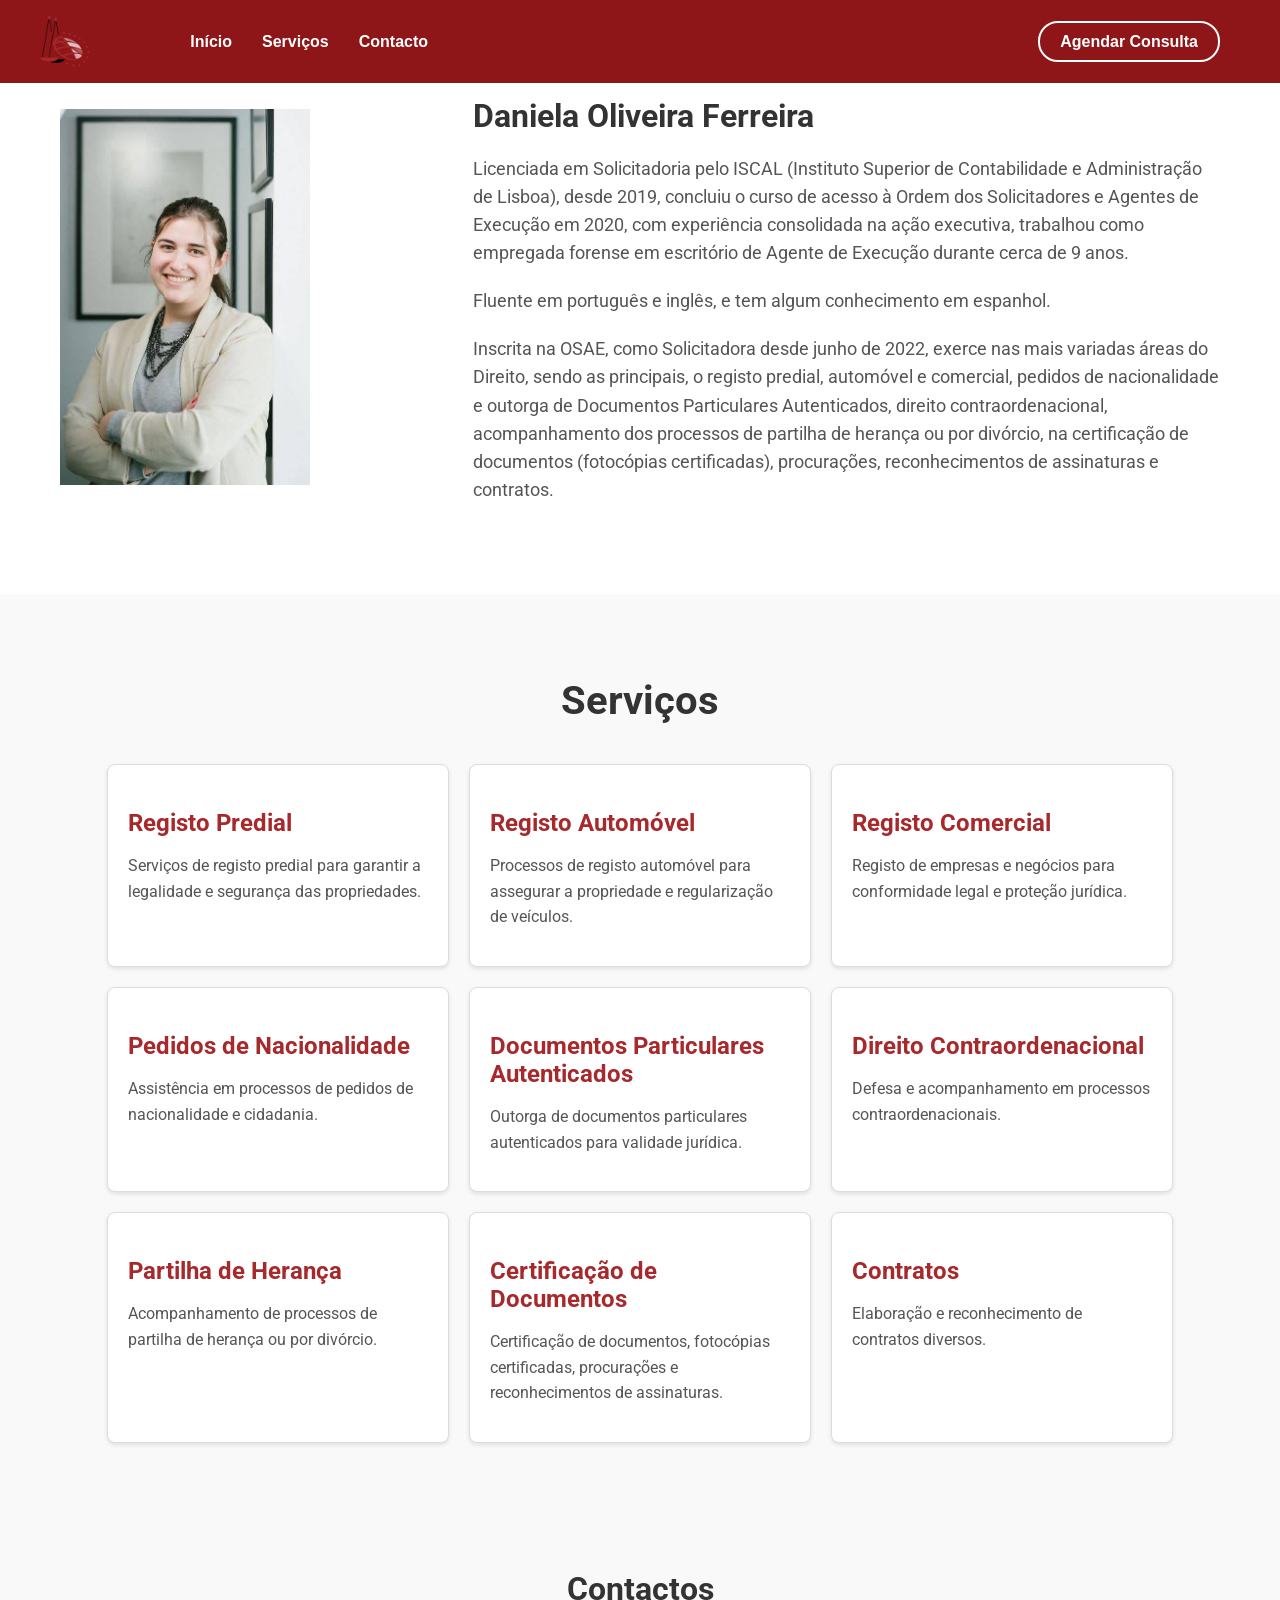
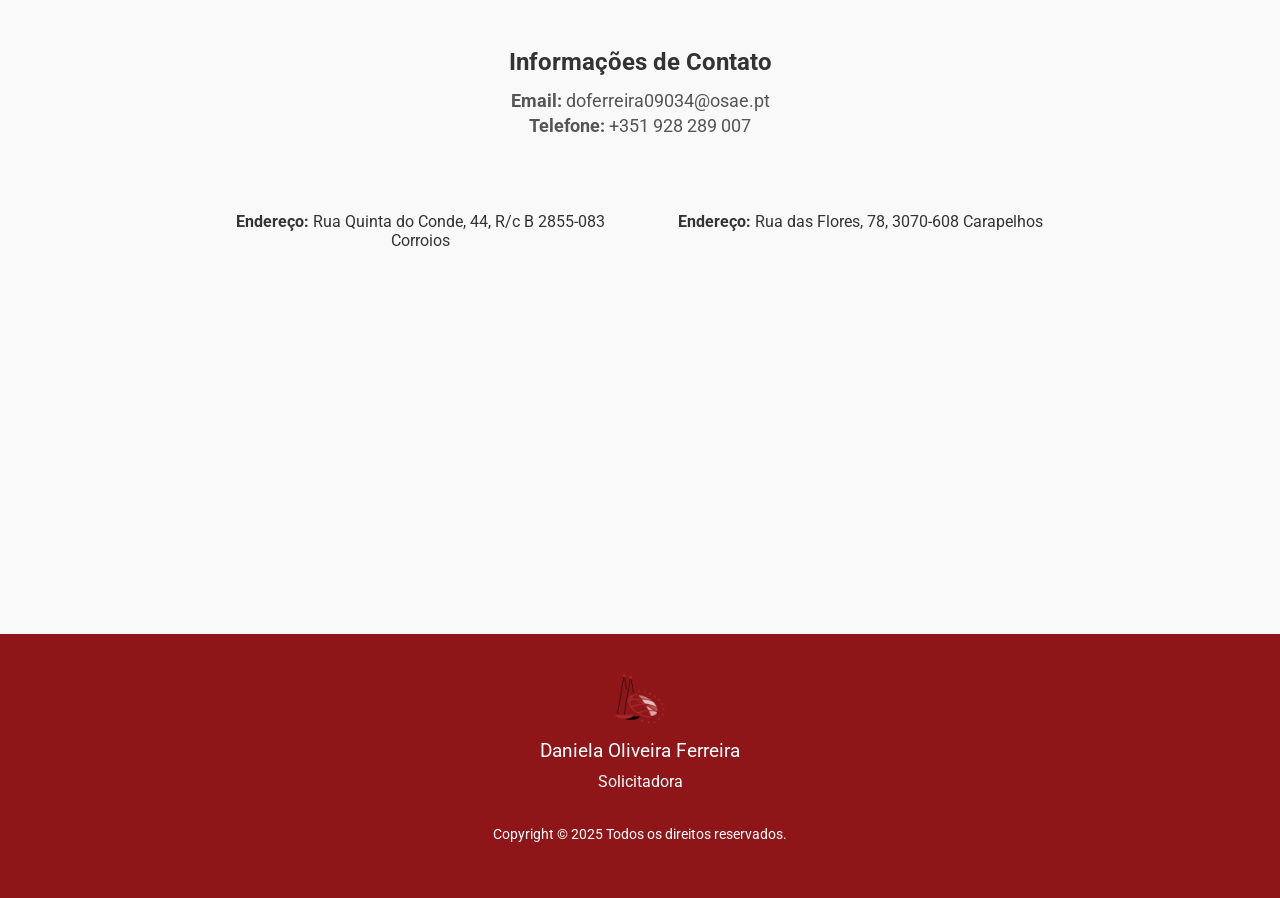
==== docs/index.html @ 53dd6516 "update logo file path" ====
<!DOCTYPE html>
<html lang="en">
<head>
    <meta charset="UTF-8" />
    <meta name="viewport" content="width=device-width, initial-scale=1.0" />
    <title>DF Solicitadora - Solicitadora em Corroios, Mira e Carapelhos</title>
    <link rel="icon" href="img/logo.png" type="image/png" />

    <!-- Meta description -->
    <meta
        name="description"
        content="DF Solicitadora - Corroios, Mira, Carapelhos. Serviços jurídicos como registos, nacionalidade, heranças, contratos e muito mais."
    />
    <!-- Meta keywords (não tem tanto peso como antes, mas ainda pode ajudar ligeiramente) -->
    <meta
        name="keywords"
        content="solicitadora, Corroios, Mira, Carapelhos, registo predial, nacionalidade, heranças, contratos, certificação de documentos, OSAE, serviços jurídicos"
    />

    <!-- Corroios -->
    <script type="application/ld+json">
        {
            "@context": "https://schema.org",
            "@type": "LegalService",
            "name": "DF Solicitadora - Corroios",
            "image": "https://nun0santos.github.io/dfsolicitadora/img/logo.png",
            "url": "https://nun0santos.github.io/dfsolicitadora/",
            "telephone": "+351928289007",
            "address": {
                "@type": "PostalAddress",
                "streetAddress": "Rua Quinta do Conde, 44, R/c B",
                "addressLocality": "Corroios",
                "postalCode": "2855-083",
                "addressCountry": "PT"
            },
            "geo": {
                "@type": "GeoCoordinates",
                "latitude": 38.646378,
                "longitude": -9.157174
            },
            "sameAs": []
        }
    </script>

    <!-- Carapelhos -->
    <script type="application/ld+json">
        {
            "@context": "https://schema.org",
            "@type": "LegalService",
            "name": "DF Solicitadora - Carapelhos",
            "image": "https://nun0santos.github.io/dfsolicitadora/img/logo.png",
            "url": "https://nun0santos.github.io/dfsolicitadora/",
            "telephone": "+351928289007",
            "address": {
                "@type": "PostalAddress",
                "streetAddress": "Rua das Flores, 78",
                "addressLocality": "Carapelhos",
                "postalCode": "3070-608",
                "addressCountry": "PT"
            },
            "geo": {
                "@type": "GeoCoordinates",
                "latitude": 40.437491,
                "longitude": -8.687411
            },
            "sameAs": []
        }
    </script>

    <link href="https://fonts.googleapis.com/css2?family=Montserrat:wght@400;700&display=swap" rel="stylesheet" />
    <link
        href="https://fonts.googleapis.com/css2?family=Playfair+Display:wght@400;700&family=Roboto:wght@400;700&display=swap"
        rel="stylesheet"
    />

    <!-- ===== CSS Files ===== -->
    <link rel="stylesheet" href="css/style.css" />
    <!-- ===== JavaScript Files ===== -->
    <script defer src="js/script.js"></script>
</head>

<body>
    <!-- ===== NavBar Section Start ===== -->
    <header>
        <nav>
            <div class="logo">
                <a href="#home">
                    <img src="img/logo.png" alt="Logo" class="logo-image" />
                </a>
            </div>
            <div class="nav-container">
                <ul class="nav-links">
                    <li><a href="#home">Início</a></li>
                    <li><a href="#services">Serviços</a></li>
                    <li><a href="#contact">Contacto</a></li>
                    <li class="schedule-button-li">
                        <a href="mailto:doferreira09034@osae.pt" class="schedule-button">Agendar Consulta</a>
                    </li>
                </ul>
                <div class="menu-toggle" id="menu-toggle">&#9776;</div>
            </div>
        </nav>
    </header>
    <!-- ===== NavBar Section End ===== -->

    <section id="home">
        <div class="intro-container">
            <div class="intro-image">
                <img src="img/me.jpg" alt="Daniela Ferreira" />
            </div>
            <div class="intro-text">
                <h2>Daniela Oliveira Ferreira</h2>
                <p>
                    Licenciada em Solicitadoria pelo ISCAL (Instituto Superior de Contabilidade e Administração de Lisboa), desde 2019,
                    concluiu o curso de acesso à Ordem dos Solicitadores e Agentes de Execução em 2020, com experiência consolidada na
                    ação executiva, trabalhou como empregada forense em escritório de Agente de Execução durante cerca de 9 anos.
                </p>
                <p>Fluente em português e inglês, e tem algum conhecimento em espanhol.</p>
                <p>
                    Inscrita na OSAE, como Solicitadora desde junho de 2022, exerce nas mais variadas áreas do Direito, sendo as principais,
                    o registo predial, automóvel e comercial, pedidos de nacionalidade e outorga de Documentos Particulares Autenticados,
                    direito contraordenacional, acompanhamento dos processos de partilha de herança ou por divórcio, na certificação de
                    documentos (fotocópias certificadas), procurações, reconhecimentos de assinaturas e contratos.
                </p>
            </div>
        </div>
    </section>
    <!-- ===== Home Section End ===== -->

    <!-- ===== Services Section Start ===== -->
    <section id="services">
        <h2>Serviços</h2>
        <div class="services-container">
            <div class="service-item">
                <h3>Registo Predial</h3>
                <p>Serviços de registo predial para garantir a legalidade e segurança das propriedades.</p>
            </div>
            <div class="service-item">
                <h3>Registo Automóvel</h3>
                <p>Processos de registo automóvel para assegurar a propriedade e regularização de veículos.</p>
            </div>
            <div class="service-item">
                <h3>Registo Comercial</h3>
                <p>Registo de empresas e negócios para conformidade legal e proteção jurídica.</p>
            </div>
            <div class="service-item">
                <h3>Pedidos de Nacionalidade</h3>
                <p>Assistência em processos de pedidos de nacionalidade e cidadania.</p>
            </div>
            <div class="service-item">
                <h3>Documentos Particulares Autenticados</h3>
                <p>Outorga de documentos particulares autenticados para validade jurídica.</p>
            </div>
            <div class="service-item">
                <h3>Direito Contraordenacional</h3>
                <p>Defesa e acompanhamento em processos contraordenacionais.</p>
            </div>
            <div class="service-item">
                <h3>Partilha de Herança</h3>
                <p>Acompanhamento de processos de partilha de herança ou por divórcio.</p>
            </div>
            <div class="service-item">
                <h3>Certificação de Documentos</h3>
                <p>Certificação de documentos, fotocópias certificadas, procurações e reconhecimentos de assinaturas.</p>
            </div>
            <div class="service-item">
                <h3>Contratos</h3>
                <p>Elaboração e reconhecimento de contratos diversos.</p>
            </div>
        </div>
    </section>
    <!-- ===== Services Section End ===== -->

    <!-- ===== Contact Section Start ===== -->
    <section id="contact">
        <h2>Contactos</h2>
        <div class="contact-general">
            <h3>Informações de Contato</h3>
            <p><strong>Email:</strong> doferreira09034@osae.pt</p>
            <p><strong>Telefone:</strong> +351 928 289 007</p>
        </div>

        <div class="contact-container">
            <!-- Morada 1 -->
            <div class="contact-block">
                <p><strong>Endereço:</strong> Rua Quinta do Conde, 44, R/c B 2855-083 Corroios</p>
                <div class="map-container">
                    <iframe
                        src="https://www.google.com/maps/embed?pb=!1m18!1m12!1m3!1d3116.1088084918647!2d-9.157173922074106!3d38.64637837177872!2m3!1f0!2f0!3f0!3m2!1i1024!2i768!4f13.1!3m3!1m2!1s0xd1935724f7fc76d%3A0xd7390261b6b9603c!2sR.%20Q.ta%20do%20Conde%2044%2C%202855-083%20Feij%C3%B3!5e0!3m2!1spt-PT!2spt!4v1740251603245!5m2!1spt-PT!2spt"
                        style="border:0;"
                        allowfullscreen=""
                        loading="lazy"
                    ></iframe>
                </div>
            </div>

            <!-- Morada 2 -->
            <div class="contact-block">
                <p><strong>Endereço:</strong> Rua das Flores, 78, 3070-608 Carapelhos</p>
                <div class="map-container">
                    <iframe
                        src="https://www.google.com/maps/embed?pb=!1m18!1m12!1m3!1d3036.7067932576424!2d-8.687411123309534!3d40.437490971436404!2m3!1f0!2f0!3f0!3m2!1i1024!2i768!4f13.1!3m3!1m2!1s0xd23b049001b5a51%3A0xc2ac86be4a272362!2sR.%20das%20Flores%2078%2C%20Carapelhos!5e0!3m2!1spt-PT!2spt!4v1747333729770!5m2!1spt-PT!2spt"
                        width="400"
                        height="300"
                        style="border:0;"
                        allowfullscreen=""
                        loading="lazy"
                    ></iframe>
                </div>
            </div>
        </div>
    </section>
    <!-- ===== Contact Section End ===== -->

    <!-- ===== Footer Section Start ===== -->
    <footer>
        <div class="footer-content">
            <img src="img/logo.png" alt="Logo" class="footer-logo" />
            <p class="footer-name">Daniela Oliveira Ferreira</p>
            <p class="footer-title">Solicitadora</p>
            <p class="footer-copyright">Copyright &copy; 2025 Todos os direitos reservados.</p>
        </div>
    </footer>
    <!-- ===== Footer Section End ===== -->
</body>
</html>
---- docs/css/style.css ----
/* ===== Body ===== */
body {
    font-family: 'Roboto', sans-serif; /* Fonte padrão para o corpo do texto */
    margin: 0;
    padding: 0;
    color: #333;
    background-color: #fff;
}

/* ===== Header ===== */
header {
    background-color: #8e1618;
    padding: 5px 0;
    position: fixed;
    top: 0;
    width: 100%;
    z-index: 1000;
    min-height: 60px;
}

nav {
    display: flex;
    justify-content: space-between;
    align-items: center;
    max-width: 1200px;
    margin: auto;
    padding: 0 20px;
    width: 100%;
}

.logo {
    display: flex;
    align-items: center;
}

.logo h1 {
    color: white;
    font-size: 24px;
    margin: 0;
}

.logo-image {
    width: 50px;
    height: auto;
    margin-right: 10px;
}

.nav-container {
    display: flex;
    justify-content: space-between;
    align-items: center;
    max-width: 1200px;
    margin: auto;
    padding: 0 20px;
    width: 100%;
    position: relative; /* necessário para .nav-links se posicionar bem */
}

/* Nav links como flex container */
.nav-links {
    list-style: none;
    display: flex;
    padding: 0;
    margin-left: 60px;
    align-items: center;
    width: 100%;
    transition: top 0.2s ease;
}

.nav-links li {
    margin: 0 15px;
    font-family: ABeeZee, sans-serif;
    line-height: 41.04px;
}

/* Botão dentro da lista empurrado para a direita */
.nav-links li.schedule-button-li {
    margin-left: auto;
    margin-right: 0;
}

.nav-links li a {
    color: white;
    text-decoration: none;
    font-size: 16px;
    font-weight: bold;
}

/* Estilo do botão */
.schedule-button {
    background-color: #8e1618;
    color: white;
    padding: 10px 20px;
    text-decoration: none;
    border-radius: 20px;
    cursor: pointer;
    border: 2px solid white;
    transition: background-color 0.3s ease, color 0.3s ease;
    white-space: nowrap;
}

.schedule-button:hover {
    background-color: white;
    color: #8e1618;
}

/* Menu toggle para mobile */
.menu-toggle {
    display: none;
    font-size: 28px;
    color: white;
    cursor: pointer;
    user-select: none;
}

@media (max-width: 768px) {
    .menu-toggle {
        display: block;
        position: fixed;
        top: 15px;
        right: 15px;
    }
}

/* ===== Nav Links Mobile ===== */
@media (max-width: 768px) {
    .nav-links {
        position: fixed;
        top: 60px; /* será ajustado dinamicamente no JS */
        right: 0;
        width: 260px;
        background-color: #921b1c;
        text-align: center;
        z-index: 9999;
        padding: 15px 0;
        margin: 0;
        display: none;
        flex-direction: column;
        box-shadow: 0 4px 10px rgba(0, 0, 0, 0.3);
    }

    .nav-links.active {
        display: block;
    }

    .nav-links li {
        margin: 3px 0;
    }

    .nav-links li a {
        display: block;
        width: 100%;
        padding: 5px 0;
        text-align: center; /* centraliza o texto */
    }

    .schedule-button {
        background: none;
        padding: 6px 12px;
        color: white;
        font-weight: bold;
        display: inline-block;
        border: 2px solid white;
        width: auto;
    }
}

/* ===== Home Section ===== */
#home {
    padding: 50px 20px;
    background-color: #fff;
    text-align: center;
}

.intro-container {
    display: flex;
    flex-wrap: wrap;
    max-width: 1200px;
    margin: auto;
    align-items: center;
    justify-content: center;
}

.intro-image {
    flex: 1;
    min-width: 300px;
    margin: 20px;
    text-align: center;
}

.intro-image img {
    width: 100%;
    max-width: 250px;
    height: auto;
}

img {
    max-width: 100%;
    height: auto;
    display: block;
}

.intro-text {
    flex: 2;
    min-width: 300px;
    margin: 20px;
    text-align: left;
}

.intro-text h2 {
    color: #333;
    margin-bottom: 20px;
    font-size: 2em;
}

.intro-text p {
    color: #555;
    line-height: 1.6;
    font-size: 1.1em;
    margin-bottom: 20px;
}

/* ===== Services Section ===== */
#services {
    padding: 50px 20px;
    background-color: #f9f9f9;
    text-align: center;
}

#services h2 {
    text-align: center;
    margin-bottom: 40px;
    font-size: 2.5em;
    color: #333;
}

.services-container {
    display: flex;
    flex-wrap: wrap;
    justify-content: center;
    gap: 20px;
    max-width: 1200px;
    margin: auto;
}

.service-item {
    background-color: #fff;
    border: 1px solid #ddd;
    border-radius: 8px;
    padding: 20px;
    width: calc(33.333% - 100px);
    box-shadow: 0 2px 4px rgba(0, 0, 0, 0.1);
    text-align: left;
    transition: transform 0.3s ease, box-shadow 0.3s ease;
}

.service-item:hover {
    transform: translateY(-10px);
    box-shadow: 0 4px 8px rgba(0, 0, 0, 0.2);
}

.service-item h3 {
    color: #a7292c;
    margin-bottom: 10px;
    font-size: 1.5em;
}

.service-item p {
    color: #555;
    line-height: 1.6;
    font-size: 1em;
}

@media (max-width: 768px) {
    .service-item {
        width: calc(50% - 20px);
    }
}

@media (max-width: 480px) {
    .service-item {
        width: 100%;
    }
}

/* ===== Contact Section ===== */
#contact {
    padding: 50px 20px;
    background-color: #f9f9f9;
    text-align: center;
}

#contact h2 {
    text-align: center;
    margin-bottom: 40px;
    font-size: 2em;
    color: #333;
}

.contact-general {
    margin-bottom: 40px;
}

.contact-general h3 {
    font-size: 1.5em;
    color: #333;
    margin-bottom: 15px;
}

.contact-general p {
    font-size: 1.1em;
    color: #555;
    margin: 5px 0;
}

.contact-container {
    display: flex;
    flex-wrap: wrap;
    justify-content: center;
    gap: 40px;
    padding: 20px;
}

.contact-block {
    width: 400px;
    text-align: center;
    display: flex;
    flex-direction: column;
    justify-content: flex-start;
}

.contact-block p {
    min-height: 48px;
    margin-bottom: 10px;
}

.map-container {
    flex: 1;
    min-width: 300px;
    margin: 20px;
}

.map-container h3 {
    color: #333;
    margin-bottom: 20px;
    font-size: 1.5em;
}

.map-container iframe {
    width: 100%;
    height: 250px;
    border-radius: 8px;
}

/* ===== Footer ===== */
footer {
    background-color: #8e1618;
    color: white;
    text-align: center;
    padding: 40px 0;
    position: relative;
    bottom: 0;
    width: 100%;
}

.footer-content {
    display: flex;
    flex-direction: column;
    align-items: center;
}

.footer-logo {
    width: 50px;
    height: auto;
    margin-bottom: 10px;
}

.footer-name {
    font-size: 1.2em;
    margin: 5px 0;
}

.footer-title {
    font-size: 1em;
    margin: 5px 0;
    color: #ffffff;
}

.footer-copyright {
    margin-top: 30px;
    font-size: 0.9em;
}
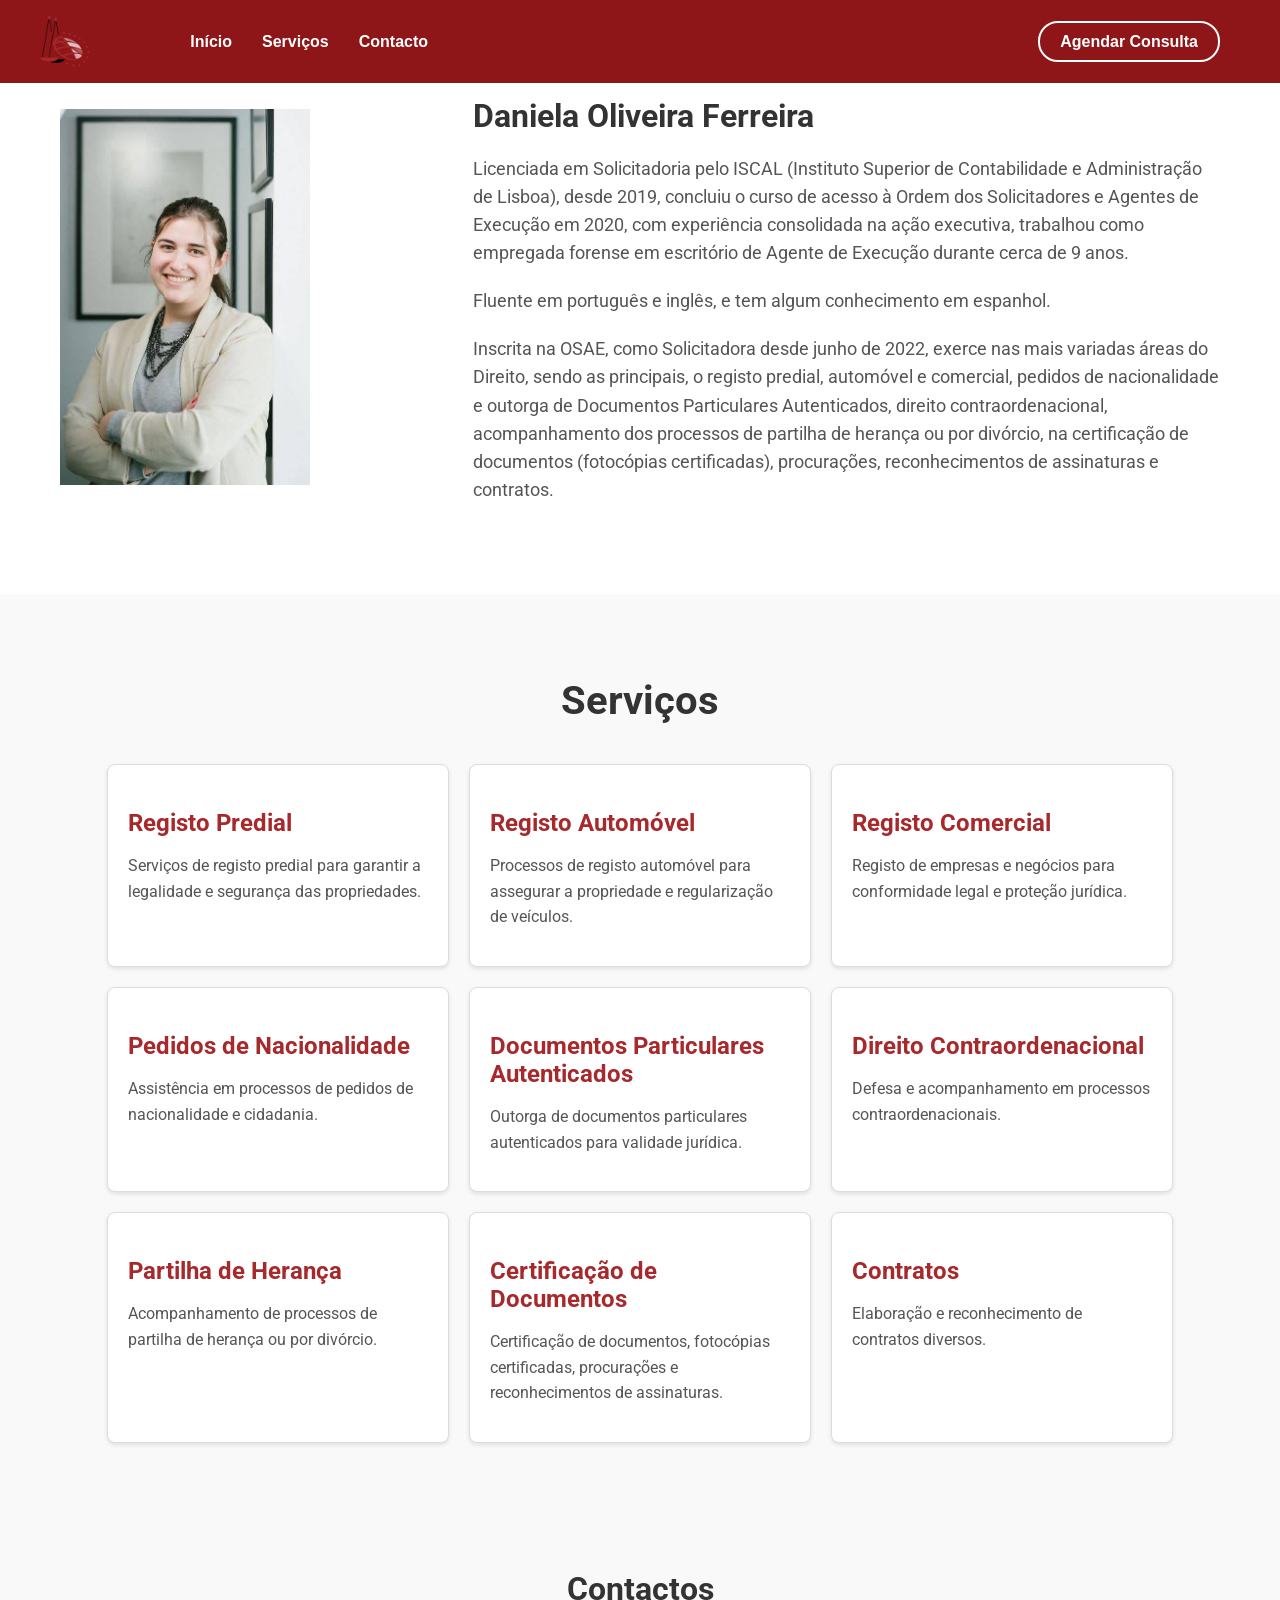
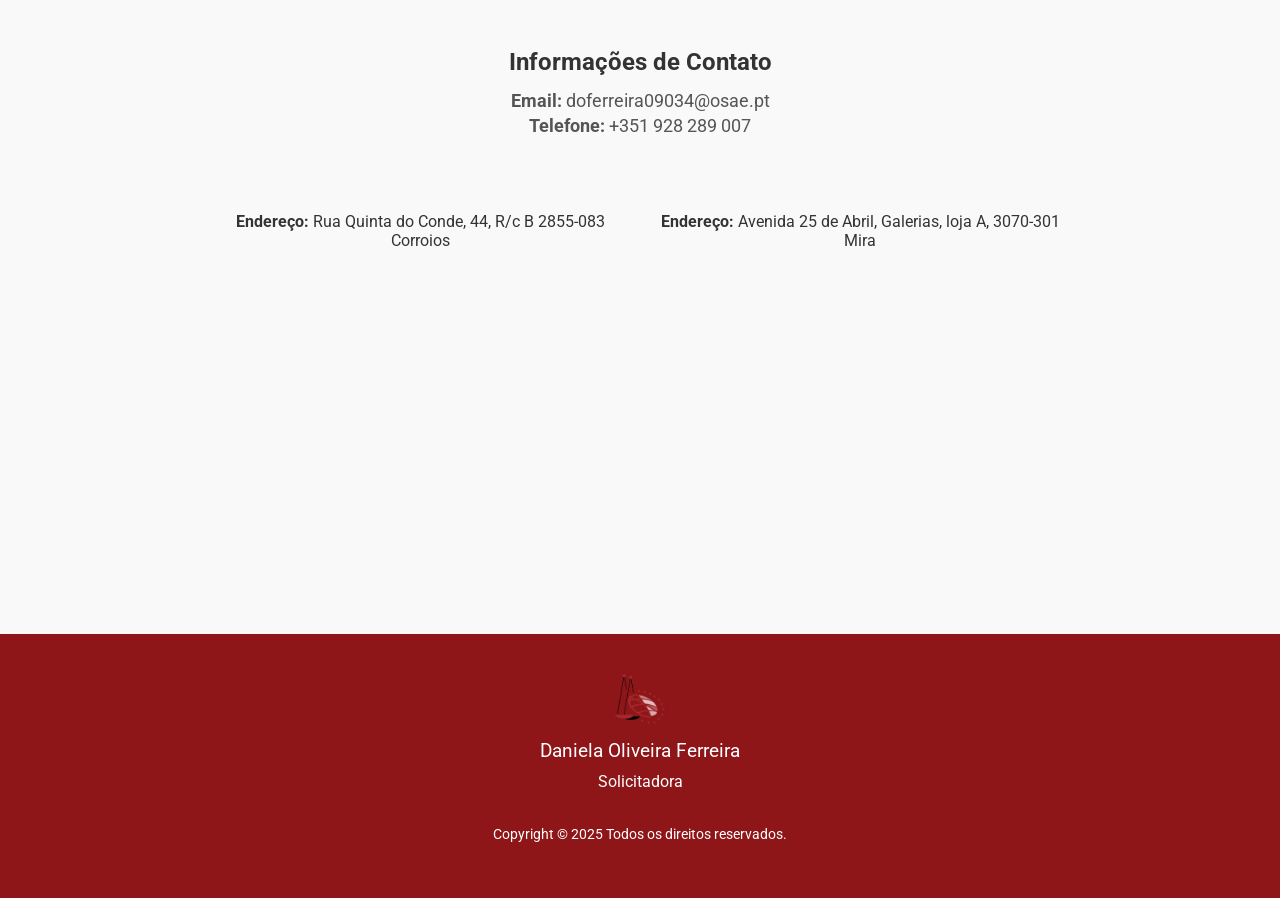
==== commit d92f1e00: "fix: update location" ====
--- a/docs/index.html
+++ b/docs/index.html
@@ -42,26 +42,26 @@
         }
     </script>
 
-    <!-- Carapelhos -->
+    <!-- Mira -->
     <script type="application/ld+json">
         {
             "@context": "https://schema.org",
             "@type": "LegalService",
-            "name": "DF Solicitadora - Carapelhos",
+            "name": "DF Solicitadora - Mira",
             "image": "https://nun0santos.github.io/dfsolicitadora/img/logo.png",
             "url": "https://nun0santos.github.io/dfsolicitadora/",
             "telephone": "+351928289007",
             "address": {
                 "@type": "PostalAddress",
-                "streetAddress": "Rua das Flores, 78",
-                "addressLocality": "Carapelhos",
-                "postalCode": "3070-608",
+                "streetAddress": "Avenida 25 de Abril, Galerias, loja A",
+                "addressLocality": "Mira",
+                "postalCode": "3070-301",
                 "addressCountry": "PT"
             },
             "geo": {
                 "@type": "GeoCoordinates",
-                "latitude": 40.437491,
-                "longitude": -8.687411
+                "latitude": 40.429328,
+                "longitude": -8.737384
             },
             "sameAs": []
         }
@@ -196,12 +196,12 @@
 
             <!-- Morada 2 -->
             <div class="contact-block">
-                <p><strong>Endereço:</strong> Rua das Flores, 78, 3070-608 Carapelhos</p>
+                <p><strong>Endereço:</strong> Avenida 25 de Abril, Galerias, loja A, 3070-301 Mira</p>
                 <div class="map-container">
                     <iframe
-                        src="https://www.google.com/maps/embed?pb=!1m18!1m12!1m3!1d3036.7067932576424!2d-8.687411123309534!3d40.437490971436404!2m3!1f0!2f0!3f0!3m2!1i1024!2i768!4f13.1!3m3!1m2!1s0xd23b049001b5a51%3A0xc2ac86be4a272362!2sR.%20das%20Flores%2078%2C%20Carapelhos!5e0!3m2!1spt-PT!2spt!4v1747333729770!5m2!1spt-PT!2spt"
-                        width="400"
-                        height="300"
+                        src="https://www.google.com/maps/embed?pb=!1m18!1m12!1m3!1d3037.0233312394926!2d-8.741235824102038!3d40.4304822714374!2m3!1f0!2f0!3f0!3m2!1i1024!2i768!4f13.1!3m3!1m2!1s0xd23b19c54350a23%3A0xbc24f4a42342d19!2sGalerias%20Mira!5e0!3m2!1spt-PT!2spt!4v1754992011950!5m2!1spt-PT!2spt"
+                        width="600"
+                        height="450"
                         style="border:0;"
                         allowfullscreen=""
                         loading="lazy"
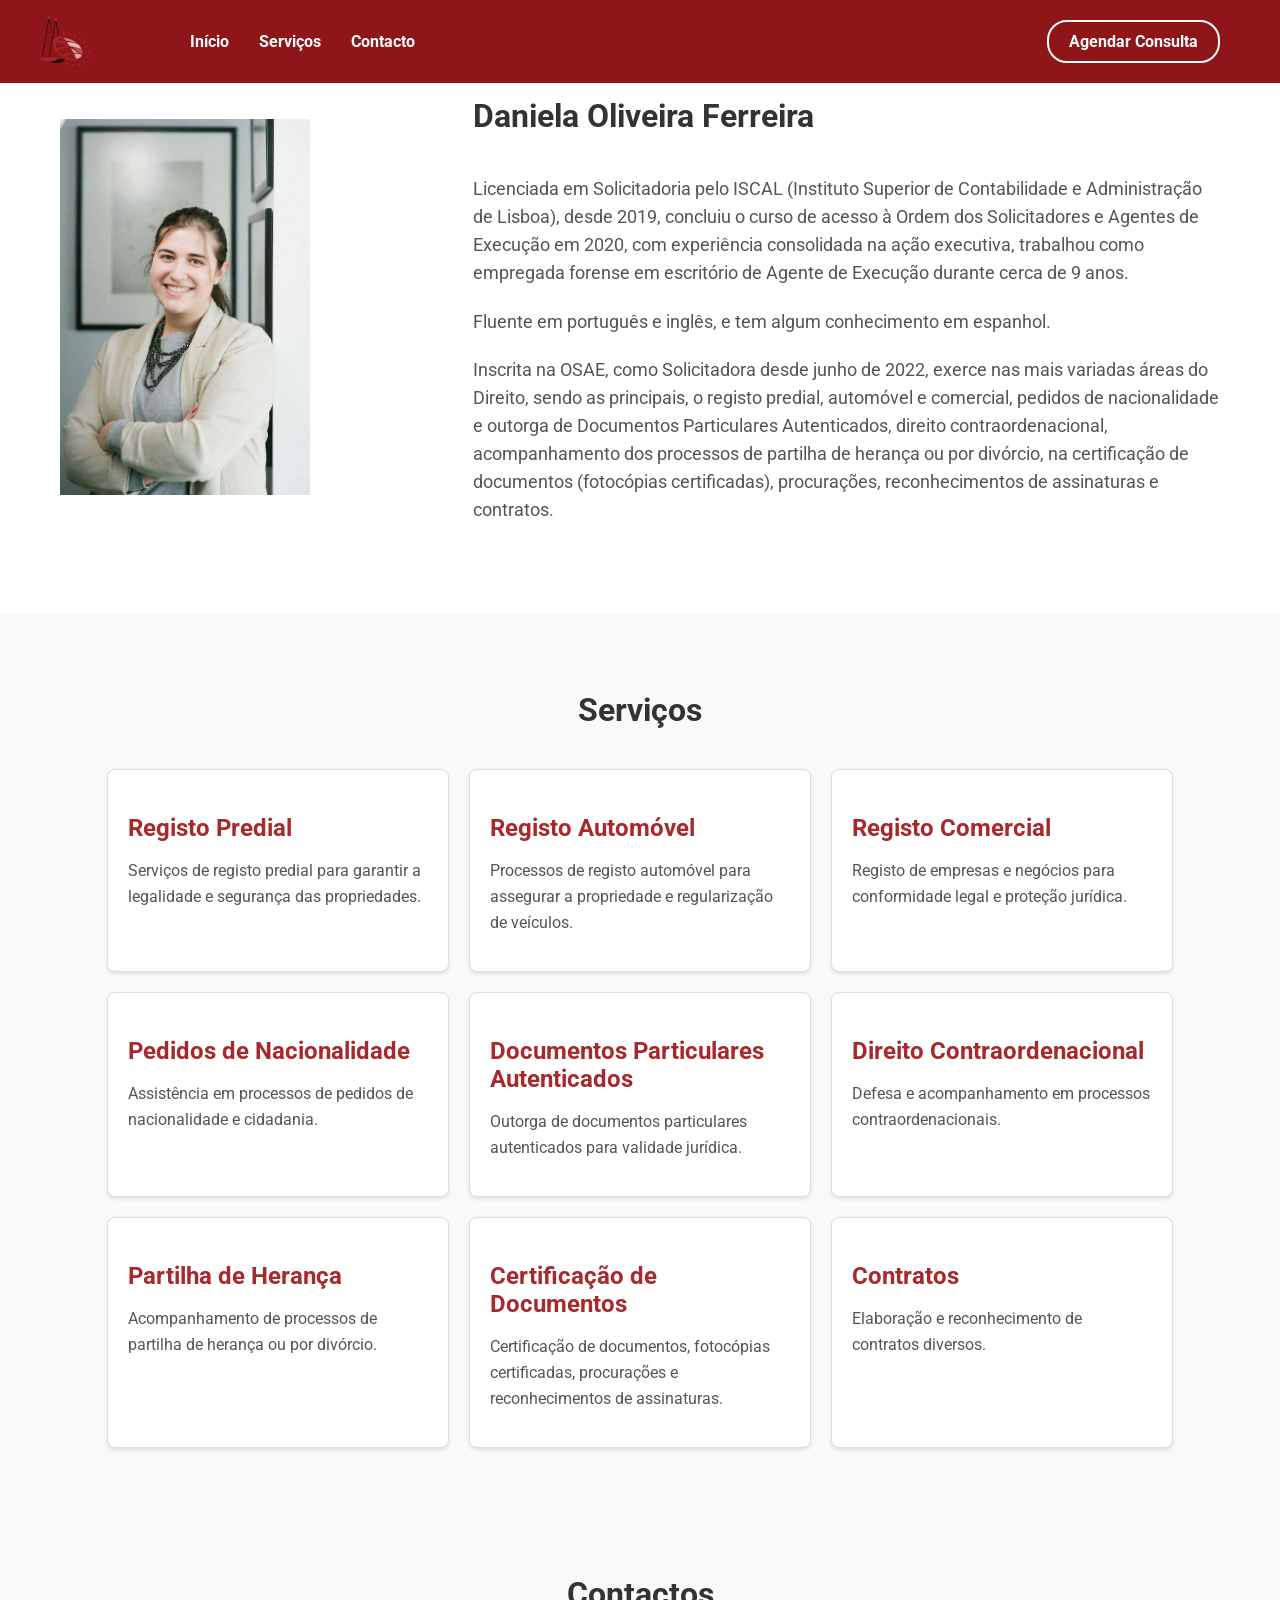
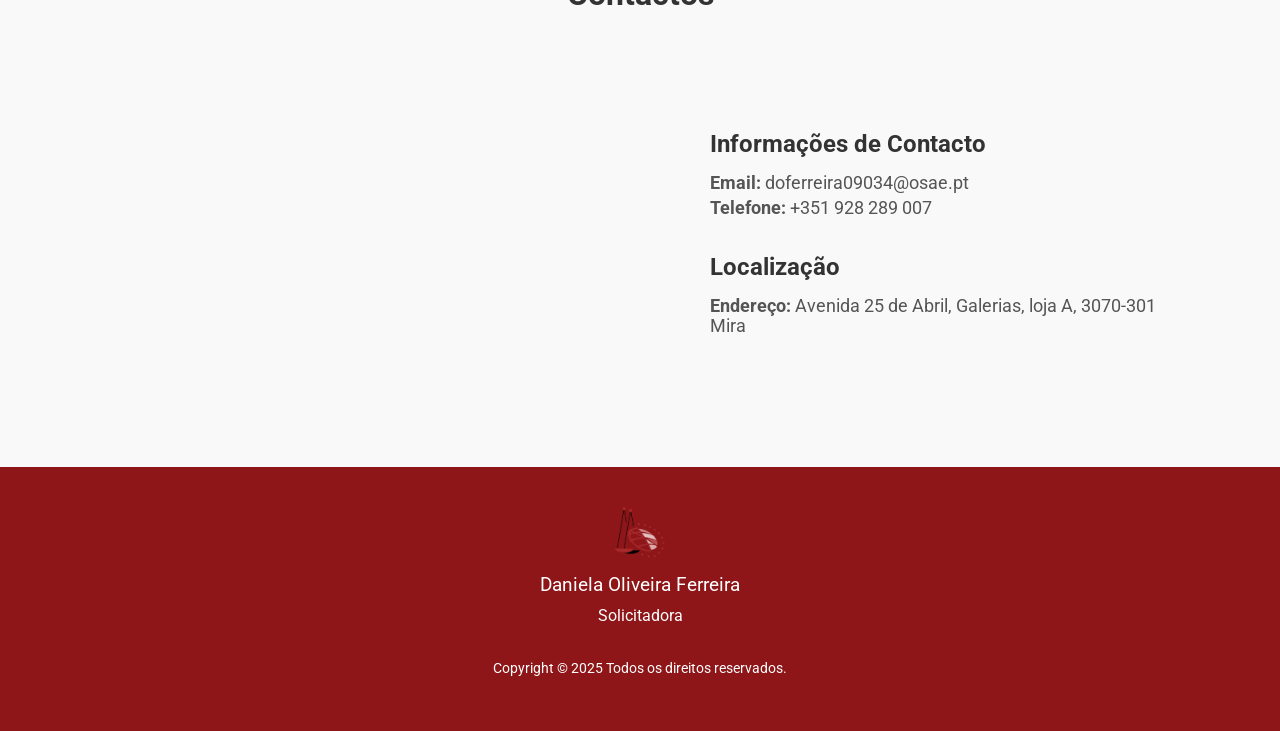
==== commit af87250e: "fix: remove corroios address - update contact section - improve seo" ====
--- a/docs/index.html
+++ b/docs/index.html
@@ -1,226 +1,257 @@
-<!DOCTYPE html>
-<html lang="en">
-<head>
+<!doctype html>
+<html lang="pt-PT">
+  <head>
     <meta charset="UTF-8" />
     <meta name="viewport" content="width=device-width, initial-scale=1.0" />
-    <title>DF Solicitadora - Solicitadora em Corroios, Mira e Carapelhos</title>
+    <title>
+      Solicitadora em Mira, Carapelhos e arredores | DF Solicitadora
+    </title>
     <link rel="icon" href="img/logo.png" type="image/png" />
+    <link rel="canonical" href="https://www.dfsolicitadora.pt/" />
 
     <!-- Meta description -->
     <meta
-        name="description"
-        content="DF Solicitadora - Corroios, Mira, Carapelhos. Serviços jurídicos como registos, nacionalidade, heranças, contratos e muito mais."
-    />
-    <!-- Meta keywords (não tem tanto peso como antes, mas ainda pode ajudar ligeiramente) -->
-    <meta
-        name="keywords"
-        content="solicitadora, Corroios, Mira, Carapelhos, registo predial, nacionalidade, heranças, contratos, certificação de documentos, OSAE, serviços jurídicos"
-    />
-
-    <!-- Corroios -->
-    <script type="application/ld+json">
-        {
-            "@context": "https://schema.org",
-            "@type": "LegalService",
-            "name": "DF Solicitadora - Corroios",
-            "image": "https://nun0santos.github.io/dfsolicitadora/img/logo.png",
-            "url": "https://nun0santos.github.io/dfsolicitadora/",
-            "telephone": "+351928289007",
-            "address": {
-                "@type": "PostalAddress",
-                "streetAddress": "Rua Quinta do Conde, 44, R/c B",
-                "addressLocality": "Corroios",
-                "postalCode": "2855-083",
-                "addressCountry": "PT"
-            },
-            "geo": {
-                "@type": "GeoCoordinates",
-                "latitude": 38.646378,
-                "longitude": -9.157174
-            },
-            "sameAs": []
-        }
-    </script>
+      name="description"
+      content="DF Solicitadora, solicitadora em Mira e Carapelhos. Apoio em registos, nacionalidade, heranças, contratos, certificação de documentos e serviços jurídicos nos arredores."
+    />
+    <meta name="robots" content="index, follow" />
+    <meta name="author" content="Daniela Oliveira Ferreira" />
+
+    <meta
+      property="og:title"
+      content="Solicitadora em Mira, Carapelhos e arredores | DF Solicitadora"
+    />
+    <meta
+      property="og:description"
+      content="Serviços de solicitadoria em Mira, Carapelhos e arredores: registos, nacionalidade, heranças, contratos e certificação de documentos."
+    />
+    <meta property="og:type" content="website" />
+    <meta property="og:url" content="https://www.dfsolicitadora.pt/" />
+    <meta
+      property="og:image"
+      content="https://www.dfsolicitadora.pt/img/logo.png"
+    />
+    <meta property="og:locale" content="pt_PT" />
+    <meta name="twitter:card" content="summary" />
 
     <!-- Mira -->
     <script type="application/ld+json">
-        {
-            "@context": "https://schema.org",
-            "@type": "LegalService",
-            "name": "DF Solicitadora - Mira",
-            "image": "https://nun0santos.github.io/dfsolicitadora/img/logo.png",
-            "url": "https://nun0santos.github.io/dfsolicitadora/",
-            "telephone": "+351928289007",
-            "address": {
-                "@type": "PostalAddress",
-                "streetAddress": "Avenida 25 de Abril, Galerias, loja A",
-                "addressLocality": "Mira",
-                "postalCode": "3070-301",
-                "addressCountry": "PT"
-            },
-            "geo": {
-                "@type": "GeoCoordinates",
-                "latitude": 40.429328,
-                "longitude": -8.737384
-            },
-            "sameAs": []
-        }
+      {
+        "@context": "https://schema.org",
+        "@type": "LegalService",
+        "name": "DF Solicitadora - Mira",
+        "description": "Serviços de solicitadoria em Mira, Carapelhos e arredores.",
+        "image": "https://www.dfsolicitadora.pt/img/logo.png",
+        "url": "https://www.dfsolicitadora.pt/",
+        "telephone": "+351928289007",
+        "email": "doferreira09034@osae.pt",
+        "address": {
+          "@type": "PostalAddress",
+          "streetAddress": "Avenida 25 de Abril, Galerias, loja A",
+          "addressLocality": "Mira",
+          "postalCode": "3070-301",
+          "addressCountry": "PT"
+        },
+        "geo": {
+          "@type": "GeoCoordinates",
+          "latitude": 40.429328,
+          "longitude": -8.737384
+        },
+        "areaServed": [
+          "Mira",
+          "Carapelhos",
+          "Praia de Mira",
+          "Seixo",
+          "Cantanhede",
+          "Vagos"
+        ],
+        "serviceType": [
+          "Registo predial",
+          "Registo automóvel",
+          "Registo comercial",
+          "Pedidos de nacionalidade",
+          "Heranças",
+          "Contratos",
+          "Certificação de documentos"
+        ],
+        "sameAs": []
+      }
     </script>
 
-    <link href="https://fonts.googleapis.com/css2?family=Montserrat:wght@400;700&display=swap" rel="stylesheet" />
     <link
-        href="https://fonts.googleapis.com/css2?family=Playfair+Display:wght@400;700&family=Roboto:wght@400;700&display=swap"
-        rel="stylesheet"
+      href="https://fonts.googleapis.com/css2?family=Roboto:wght@400;700&display=swap"
+      rel="stylesheet"
     />
 
     <!-- ===== CSS Files ===== -->
     <link rel="stylesheet" href="css/style.css" />
     <!-- ===== JavaScript Files ===== -->
     <script defer src="js/script.js"></script>
-</head>
-
-<body>
+  </head>
+
+  <body>
     <!-- ===== NavBar Section Start ===== -->
     <header>
-        <nav>
-            <div class="logo">
-                <a href="#home">
-                    <img src="img/logo.png" alt="Logo" class="logo-image" />
-                </a>
-            </div>
-            <div class="nav-container">
-                <ul class="nav-links">
-                    <li><a href="#home">Início</a></li>
-                    <li><a href="#services">Serviços</a></li>
-                    <li><a href="#contact">Contacto</a></li>
-                    <li class="schedule-button-li">
-                        <a href="mailto:doferreira09034@osae.pt" class="schedule-button">Agendar Consulta</a>
-                    </li>
-                </ul>
-                <div class="menu-toggle" id="menu-toggle">&#9776;</div>
-            </div>
-        </nav>
+      <nav>
+        <div class="logo">
+          <a href="#home">
+            <img src="img/logo.png" alt="Logo" class="logo-image" />
+          </a>
+        </div>
+        <div class="nav-container">
+          <ul class="nav-links">
+            <li><a href="#home">Início</a></li>
+            <li><a href="#services">Serviços</a></li>
+            <li><a href="#contact">Contacto</a></li>
+            <li class="schedule-button-li">
+              <a href="mailto:doferreira09034@osae.pt" class="schedule-button"
+                >Agendar Consulta</a
+              >
+            </li>
+          </ul>
+          <div class="menu-toggle" id="menu-toggle">&#9776;</div>
+        </div>
+      </nav>
     </header>
     <!-- ===== NavBar Section End ===== -->
 
+    <!-- ===== Home Section Start ===== -->
     <section id="home">
-        <div class="intro-container">
-            <div class="intro-image">
-                <img src="img/me.jpg" alt="Daniela Ferreira" />
-            </div>
-            <div class="intro-text">
-                <h2>Daniela Oliveira Ferreira</h2>
-                <p>
-                    Licenciada em Solicitadoria pelo ISCAL (Instituto Superior de Contabilidade e Administração de Lisboa), desde 2019,
-                    concluiu o curso de acesso à Ordem dos Solicitadores e Agentes de Execução em 2020, com experiência consolidada na
-                    ação executiva, trabalhou como empregada forense em escritório de Agente de Execução durante cerca de 9 anos.
-                </p>
-                <p>Fluente em português e inglês, e tem algum conhecimento em espanhol.</p>
-                <p>
-                    Inscrita na OSAE, como Solicitadora desde junho de 2022, exerce nas mais variadas áreas do Direito, sendo as principais,
-                    o registo predial, automóvel e comercial, pedidos de nacionalidade e outorga de Documentos Particulares Autenticados,
-                    direito contraordenacional, acompanhamento dos processos de partilha de herança ou por divórcio, na certificação de
-                    documentos (fotocópias certificadas), procurações, reconhecimentos de assinaturas e contratos.
-                </p>
-            </div>
-        </div>
+      <div class="intro-container">
+        <div class="intro-image">
+          <img src="img/me.jpg" alt="Daniela Ferreira" />
+        </div>
+        <div class="intro-text">
+          <h1>Daniela Oliveira Ferreira</h1>
+          <p>
+            Licenciada em Solicitadoria pelo ISCAL (Instituto Superior de
+            Contabilidade e Administração de Lisboa), desde 2019, concluiu o
+            curso de acesso à Ordem dos Solicitadores e Agentes de Execução em
+            2020, com experiência consolidada na ação executiva, trabalhou como
+            empregada forense em escritório de Agente de Execução durante cerca
+            de 9 anos.
+          </p>
+          <p>
+            Fluente em português e inglês, e tem algum conhecimento em espanhol.
+          </p>
+          <p>
+            Inscrita na OSAE, como Solicitadora desde junho de 2022, exerce nas
+            mais variadas áreas do Direito, sendo as principais, o registo
+            predial, automóvel e comercial, pedidos de nacionalidade e outorga
+            de Documentos Particulares Autenticados, direito contraordenacional,
+            acompanhamento dos processos de partilha de herança ou por divórcio,
+            na certificação de documentos (fotocópias certificadas),
+            procurações, reconhecimentos de assinaturas e contratos.
+          </p>
+        </div>
+      </div>
     </section>
     <!-- ===== Home Section End ===== -->
 
     <!-- ===== Services Section Start ===== -->
     <section id="services">
-        <h2>Serviços</h2>
-        <div class="services-container">
-            <div class="service-item">
-                <h3>Registo Predial</h3>
-                <p>Serviços de registo predial para garantir a legalidade e segurança das propriedades.</p>
-            </div>
-            <div class="service-item">
-                <h3>Registo Automóvel</h3>
-                <p>Processos de registo automóvel para assegurar a propriedade e regularização de veículos.</p>
-            </div>
-            <div class="service-item">
-                <h3>Registo Comercial</h3>
-                <p>Registo de empresas e negócios para conformidade legal e proteção jurídica.</p>
-            </div>
-            <div class="service-item">
-                <h3>Pedidos de Nacionalidade</h3>
-                <p>Assistência em processos de pedidos de nacionalidade e cidadania.</p>
-            </div>
-            <div class="service-item">
-                <h3>Documentos Particulares Autenticados</h3>
-                <p>Outorga de documentos particulares autenticados para validade jurídica.</p>
-            </div>
-            <div class="service-item">
-                <h3>Direito Contraordenacional</h3>
-                <p>Defesa e acompanhamento em processos contraordenacionais.</p>
-            </div>
-            <div class="service-item">
-                <h3>Partilha de Herança</h3>
-                <p>Acompanhamento de processos de partilha de herança ou por divórcio.</p>
-            </div>
-            <div class="service-item">
-                <h3>Certificação de Documentos</h3>
-                <p>Certificação de documentos, fotocópias certificadas, procurações e reconhecimentos de assinaturas.</p>
-            </div>
-            <div class="service-item">
-                <h3>Contratos</h3>
-                <p>Elaboração e reconhecimento de contratos diversos.</p>
-            </div>
-        </div>
+      <h2>Serviços</h2>
+      <div class="services-container">
+        <div class="service-item">
+          <h3>Registo Predial</h3>
+          <p>
+            Serviços de registo predial para garantir a legalidade e segurança
+            das propriedades.
+          </p>
+        </div>
+        <div class="service-item">
+          <h3>Registo Automóvel</h3>
+          <p>
+            Processos de registo automóvel para assegurar a propriedade e
+            regularização de veículos.
+          </p>
+        </div>
+        <div class="service-item">
+          <h3>Registo Comercial</h3>
+          <p>
+            Registo de empresas e negócios para conformidade legal e proteção
+            jurídica.
+          </p>
+        </div>
+        <div class="service-item">
+          <h3>Pedidos de Nacionalidade</h3>
+          <p>
+            Assistência em processos de pedidos de nacionalidade e cidadania.
+          </p>
+        </div>
+        <div class="service-item">
+          <h3>Documentos Particulares Autenticados</h3>
+          <p>
+            Outorga de documentos particulares autenticados para validade
+            jurídica.
+          </p>
+        </div>
+        <div class="service-item">
+          <h3>Direito Contraordenacional</h3>
+          <p>Defesa e acompanhamento em processos contraordenacionais.</p>
+        </div>
+        <div class="service-item">
+          <h3>Partilha de Herança</h3>
+          <p>
+            Acompanhamento de processos de partilha de herança ou por divórcio.
+          </p>
+        </div>
+        <div class="service-item">
+          <h3>Certificação de Documentos</h3>
+          <p>
+            Certificação de documentos, fotocópias certificadas, procurações e
+            reconhecimentos de assinaturas.
+          </p>
+        </div>
+        <div class="service-item">
+          <h3>Contratos</h3>
+          <p>Elaboração e reconhecimento de contratos diversos.</p>
+        </div>
+      </div>
     </section>
     <!-- ===== Services Section End ===== -->
 
     <!-- ===== Contact Section Start ===== -->
     <section id="contact">
-        <h2>Contactos</h2>
+      <h2>Contactos</h2>
+
+      <div class="contact-container">
+        <div class="map-container">
+          <iframe
+            src="https://www.google.com/maps/embed?pb=!1m18!1m12!1m3!1d3037.0233312394926!2d-8.741235824102038!3d40.4304822714374!2m3!1f0!2f0!3f0!3m2!1i1024!2i768!4f13.1!3m3!1m2!1s0xd23b19c54350a23%3A0xbc24f4a42342d19!2sGalerias%20Mira!5e0!3m2!1spt-PT!2spt!4v1754992011950!5m2!1spt-PT!2spt"
+            width="600"
+            height="450"
+            style="border: 0"
+            allowfullscreen=""
+            loading="lazy"
+          ></iframe>
+        </div>
+
         <div class="contact-general">
-            <h3>Informações de Contato</h3>
-            <p><strong>Email:</strong> doferreira09034@osae.pt</p>
-            <p><strong>Telefone:</strong> +351 928 289 007</p>
-        </div>
-
-        <div class="contact-container">
-            <!-- Morada 1 -->
-            <div class="contact-block">
-                <p><strong>Endereço:</strong> Rua Quinta do Conde, 44, R/c B 2855-083 Corroios</p>
-                <div class="map-container">
-                    <iframe
-                        src="https://www.google.com/maps/embed?pb=!1m18!1m12!1m3!1d3116.1088084918647!2d-9.157173922074106!3d38.64637837177872!2m3!1f0!2f0!3f0!3m2!1i1024!2i768!4f13.1!3m3!1m2!1s0xd1935724f7fc76d%3A0xd7390261b6b9603c!2sR.%20Q.ta%20do%20Conde%2044%2C%202855-083%20Feij%C3%B3!5e0!3m2!1spt-PT!2spt!4v1740251603245!5m2!1spt-PT!2spt"
-                        style="border:0;"
-                        allowfullscreen=""
-                        loading="lazy"
-                    ></iframe>
-                </div>
-            </div>
-
-            <!-- Morada 2 -->
-            <div class="contact-block">
-                <p><strong>Endereço:</strong> Avenida 25 de Abril, Galerias, loja A, 3070-301 Mira</p>
-                <div class="map-container">
-                    <iframe
-                        src="https://www.google.com/maps/embed?pb=!1m18!1m12!1m3!1d3037.0233312394926!2d-8.741235824102038!3d40.4304822714374!2m3!1f0!2f0!3f0!3m2!1i1024!2i768!4f13.1!3m3!1m2!1s0xd23b19c54350a23%3A0xbc24f4a42342d19!2sGalerias%20Mira!5e0!3m2!1spt-PT!2spt!4v1754992011950!5m2!1spt-PT!2spt"
-                        width="600"
-                        height="450"
-                        style="border:0;"
-                        allowfullscreen=""
-                        loading="lazy"
-                    ></iframe>
-                </div>
-            </div>
-        </div>
+          <h3>Informações de Contacto</h3>
+          <p><strong>Email:</strong> doferreira09034@osae.pt</p>
+          <p><strong>Telefone:</strong> +351 928 289 007</p>
+          <h3>Localização</h3>
+          <p>
+            <strong>Endereço:</strong> Avenida 25 de Abril, Galerias, loja A,
+            3070-301 Mira
+          </p>
+        </div>
+      </div>
     </section>
     <!-- ===== Contact Section End ===== -->
 
     <!-- ===== Footer Section Start ===== -->
     <footer>
-        <div class="footer-content">
-            <img src="img/logo.png" alt="Logo" class="footer-logo" />
-            <p class="footer-name">Daniela Oliveira Ferreira</p>
-            <p class="footer-title">Solicitadora</p>
-            <p class="footer-copyright">Copyright &copy; 2025 Todos os direitos reservados.</p>
-        </div>
+      <div class="footer-content">
+        <img src="img/logo.png" alt="Logo" class="footer-logo" />
+        <p class="footer-name">Daniela Oliveira Ferreira</p>
+        <p class="footer-title">Solicitadora</p>
+        <p class="footer-copyright">
+          Copyright &copy; 2025 Todos os direitos reservados.
+        </p>
+      </div>
     </footer>
     <!-- ===== Footer Section End ===== -->
-</body>
+  </body>
 </html>
--- a/docs/css/style.css
+++ b/docs/css/style.css
@@ -1,6 +1,6 @@
 /* ===== Body ===== */
 body {
-    font-family: 'Roboto', sans-serif; /* Fonte padrão para o corpo do texto */
+    font-family: 'Roboto', sans-serif; 
     margin: 0;
     padding: 0;
     color: #333;
@@ -33,12 +33,6 @@
     align-items: center;
 }
 
-.logo h1 {
-    color: white;
-    font-size: 24px;
-    margin: 0;
-}
-
 .logo-image {
     width: 50px;
     height: auto;
@@ -53,10 +47,10 @@
     margin: auto;
     padding: 0 20px;
     width: 100%;
-    position: relative; /* necessário para .nav-links se posicionar bem */
-}
-
-/* Nav links como flex container */
+    position: relative; 
+}
+
+/* ===== Navbar ===== */
 .nav-links {
     list-style: none;
     display: flex;
@@ -69,11 +63,10 @@
 
 .nav-links li {
     margin: 0 15px;
-    font-family: ABeeZee, sans-serif;
+    font-family: 'Roboto', sans-serif;
     line-height: 41.04px;
 }
 
-/* Botão dentro da lista empurrado para a direita */
 .nav-links li.schedule-button-li {
     margin-left: auto;
     margin-right: 0;
@@ -86,7 +79,6 @@
     font-weight: bold;
 }
 
-/* Estilo do botão */
 .schedule-button {
     background-color: #8e1618;
     color: white;
@@ -104,7 +96,7 @@
     color: #8e1618;
 }
 
-/* Menu toggle para mobile */
+/* Menu toggle mobile */
 .menu-toggle {
     display: none;
     font-size: 28px;
@@ -122,11 +114,11 @@
     }
 }
 
-/* ===== Nav Links Mobile ===== */
+/* ===== Navbar Mobile ===== */
 @media (max-width: 768px) {
     .nav-links {
         position: fixed;
-        top: 60px; /* será ajustado dinamicamente no JS */
+        top: 60px; 
         right: 0;
         width: 260px;
         background-color: #921b1c;
@@ -151,7 +143,7 @@
         display: block;
         width: 100%;
         padding: 5px 0;
-        text-align: center; /* centraliza o texto */
+        text-align: center; 
     }
 
     .schedule-button {
@@ -207,10 +199,15 @@
     text-align: left;
 }
 
-.intro-text h2 {
+.intro-text h1,
+#services h2,
+#contact h2 {
     color: #333;
-    margin-bottom: 20px;
+    font-family: 'Roboto', sans-serif;
     font-size: 2em;
+    font-weight: 700;
+    line-height: 1.2;
+    margin-bottom: 40px;
 }
 
 .intro-text p {
@@ -229,9 +226,6 @@
 
 #services h2 {
     text-align: center;
-    margin-bottom: 40px;
-    font-size: 2.5em;
-    color: #333;
 }
 
 .services-container {
@@ -292,19 +286,23 @@
 
 #contact h2 {
     text-align: center;
-    margin-bottom: 40px;
-    font-size: 2em;
-    color: #333;
 }
 
 .contact-general {
-    margin-bottom: 40px;
+    flex: 1;
+    margin-bottom: 0;
+    max-width: 480px;
+    text-align: left;
 }
 
 .contact-general h3 {
     font-size: 1.5em;
     color: #333;
-    margin-bottom: 15px;
+    margin: 0 0 15px;
+}
+
+.contact-general h3:not(:first-child) {
+    margin-top: 35px;
 }
 
 .contact-general p {
@@ -315,41 +313,38 @@
 
 .contact-container {
     display: flex;
-    flex-wrap: wrap;
+    align-items: center;
+    flex-wrap: nowrap;
     justify-content: center;
     gap: 40px;
     padding: 20px;
-}
-
-.contact-block {
-    width: 400px;
-    text-align: center;
-    display: flex;
-    flex-direction: column;
-    justify-content: flex-start;
-}
-
-.contact-block p {
-    min-height: 48px;
-    margin-bottom: 10px;
+    max-width: 1100px;
+    margin: auto;
 }
 
 .map-container {
     flex: 1;
     min-width: 300px;
-    margin: 20px;
-}
-
-.map-container h3 {
-    color: #333;
-    margin-bottom: 20px;
-    font-size: 1.5em;
+    margin: 0;
+    max-width: 600px;
 }
 
 .map-container iframe {
     width: 100%;
-    height: 250px;
+    height: 320px;
     border-radius: 8px;
+}
+
+@media (max-width: 768px) {
+    .contact-container {
+        align-items: stretch;
+        flex-direction: column;
+    }
+
+    .contact-general {
+        max-width: none;
+        text-align: center;
+    }
 }
 
 /* ===== Footer ===== */
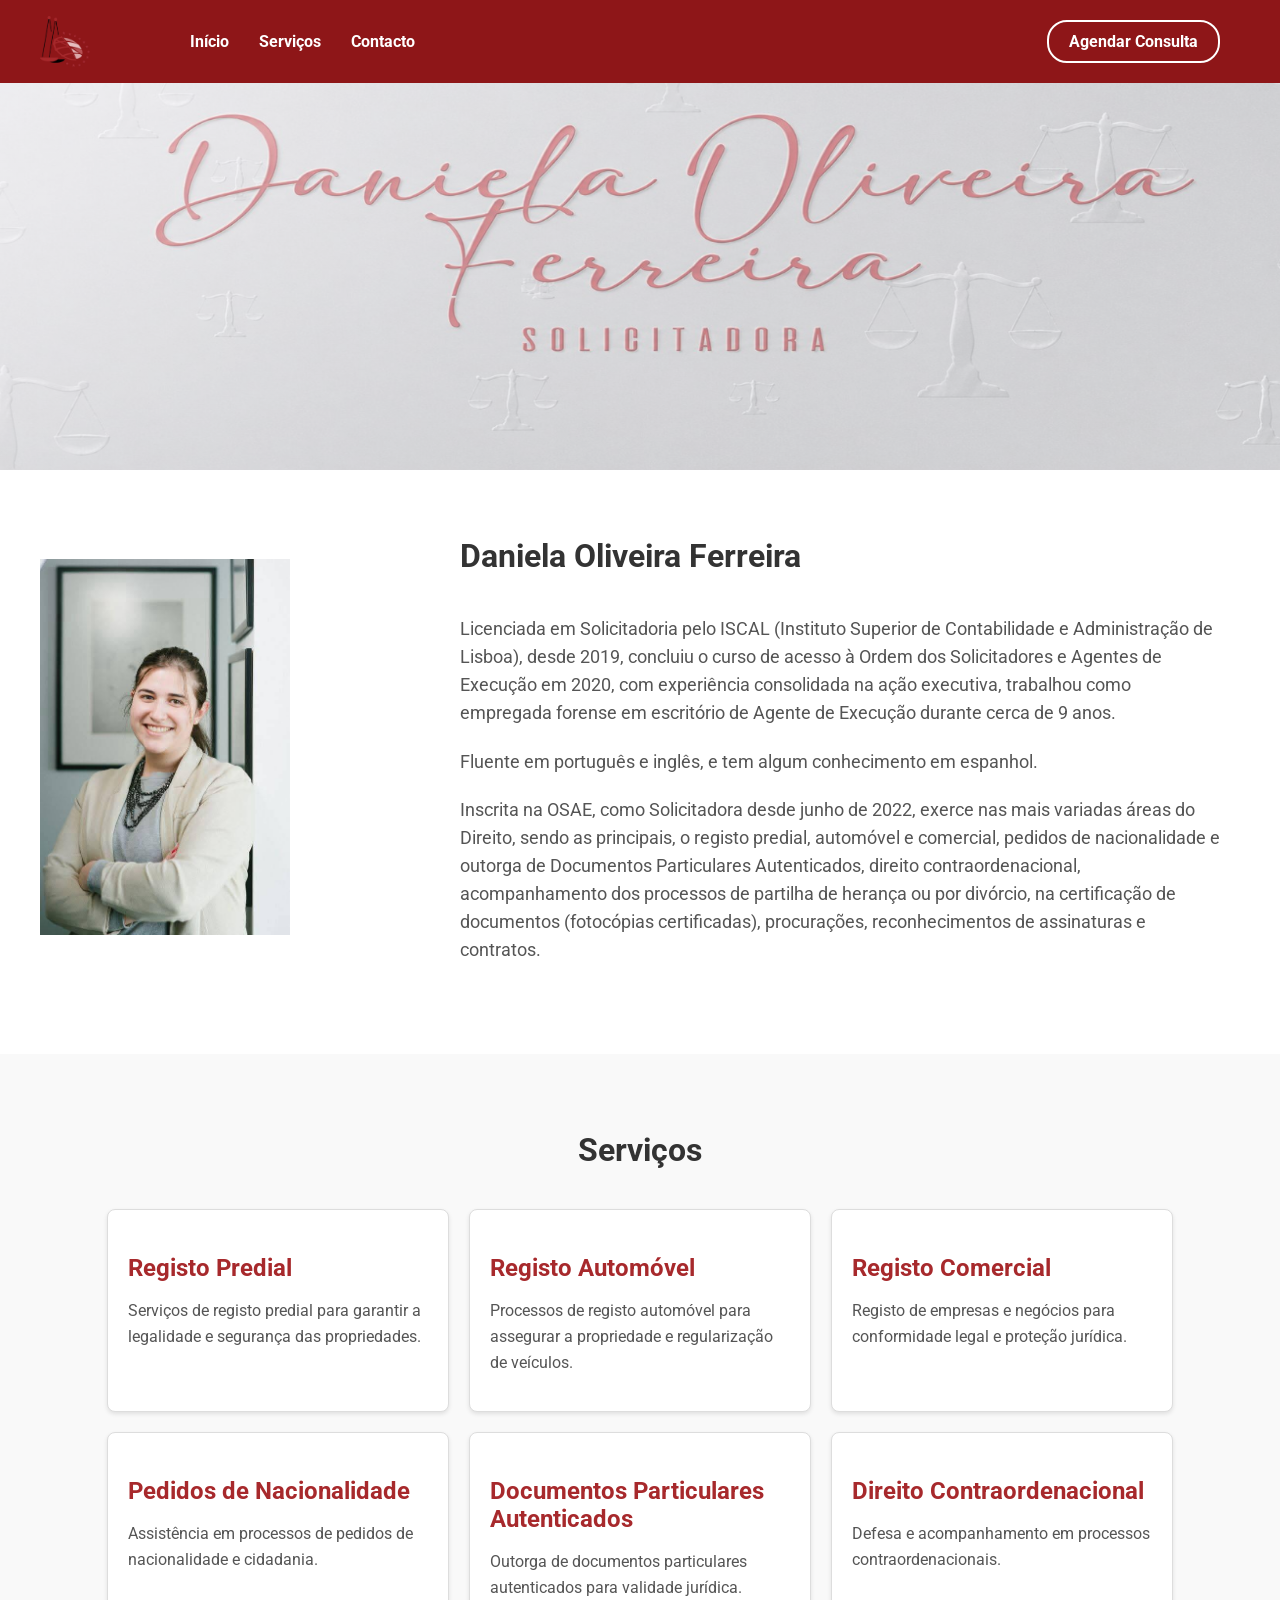
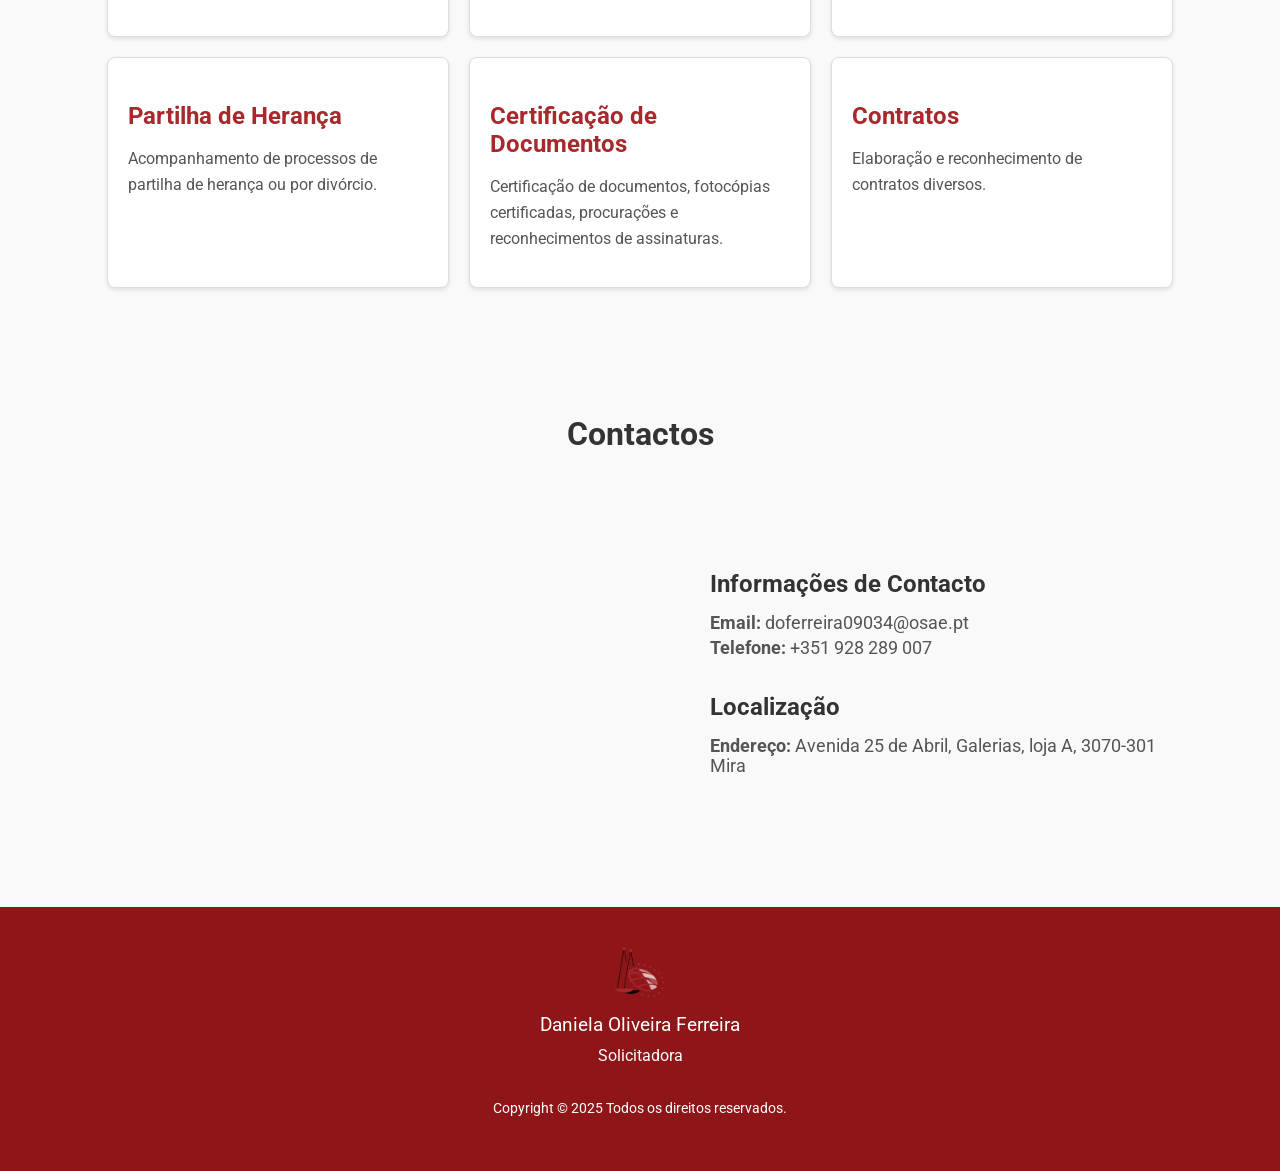
==== commit 66bf619d: "style: add bg" ====
--- a/docs/index.html
+++ b/docs/index.html
@@ -115,11 +115,15 @@
     </header>
     <!-- ===== NavBar Section End ===== -->
 
-    <!-- ===== Home Section Start ===== -->
-    <section id="home">
-      <div class="intro-container">
-        <div class="intro-image">
-          <img src="img/me.jpg" alt="Daniela Ferreira" />
+    <!-- ===== Home Section Start ===== -->
+    <section id="home"></section>
+    <!-- ===== Home Section End ===== -->
+
+    <!-- ===== About Section Start ===== -->
+    <section id="about">
+      <div class="intro-container">
+        <div class="intro-image">
+          <img src="img/me.jpg" alt="Daniela Ferreira" />
         </div>
         <div class="intro-text">
           <h1>Daniela Oliveira Ferreira</h1>
@@ -142,13 +146,13 @@
             acompanhamento dos processos de partilha de herança ou por divórcio,
             na certificação de documentos (fotocópias certificadas),
             procurações, reconhecimentos de assinaturas e contratos.
-          </p>
-        </div>
-      </div>
-    </section>
-    <!-- ===== Home Section End ===== -->
-
-    <!-- ===== Services Section Start ===== -->
+          </p>
+        </div>
+      </div>
+    </section>
+    <!-- ===== About Section End ===== -->
+
+    <!-- ===== Services Section Start ===== -->
     <section id="services">
       <h2>Serviços</h2>
       <div class="services-container">
--- a/docs/css/style.css
+++ b/docs/css/style.css
@@ -159,7 +159,19 @@
 
 /* ===== Home Section ===== */
 #home {
-    padding: 50px 20px;
+    height: 470px;
+    background-image: linear-gradient(
+        rgba(255, 255, 255, 0.45),
+        rgba(255, 255, 255, 0.45)
+    ), url("../img/bg.png");
+    background-position: center;
+    background-repeat: no-repeat;
+    background-size: cover;
+}
+
+/* ===== About Section ===== */
+#about {
+    padding: 20px 20px 50px;
     background-color: #fff;
     text-align: center;
 }
@@ -176,7 +188,7 @@
 .intro-image {
     flex: 1;
     min-width: 300px;
-    margin: 20px;
+    margin: 20px 20px 20px 0px;
     text-align: center;
 }
 
@@ -199,7 +211,7 @@
     text-align: left;
 }
 
-.intro-text h1,
+#about h1,
 #services h2,
 #contact h2 {
     color: #333;
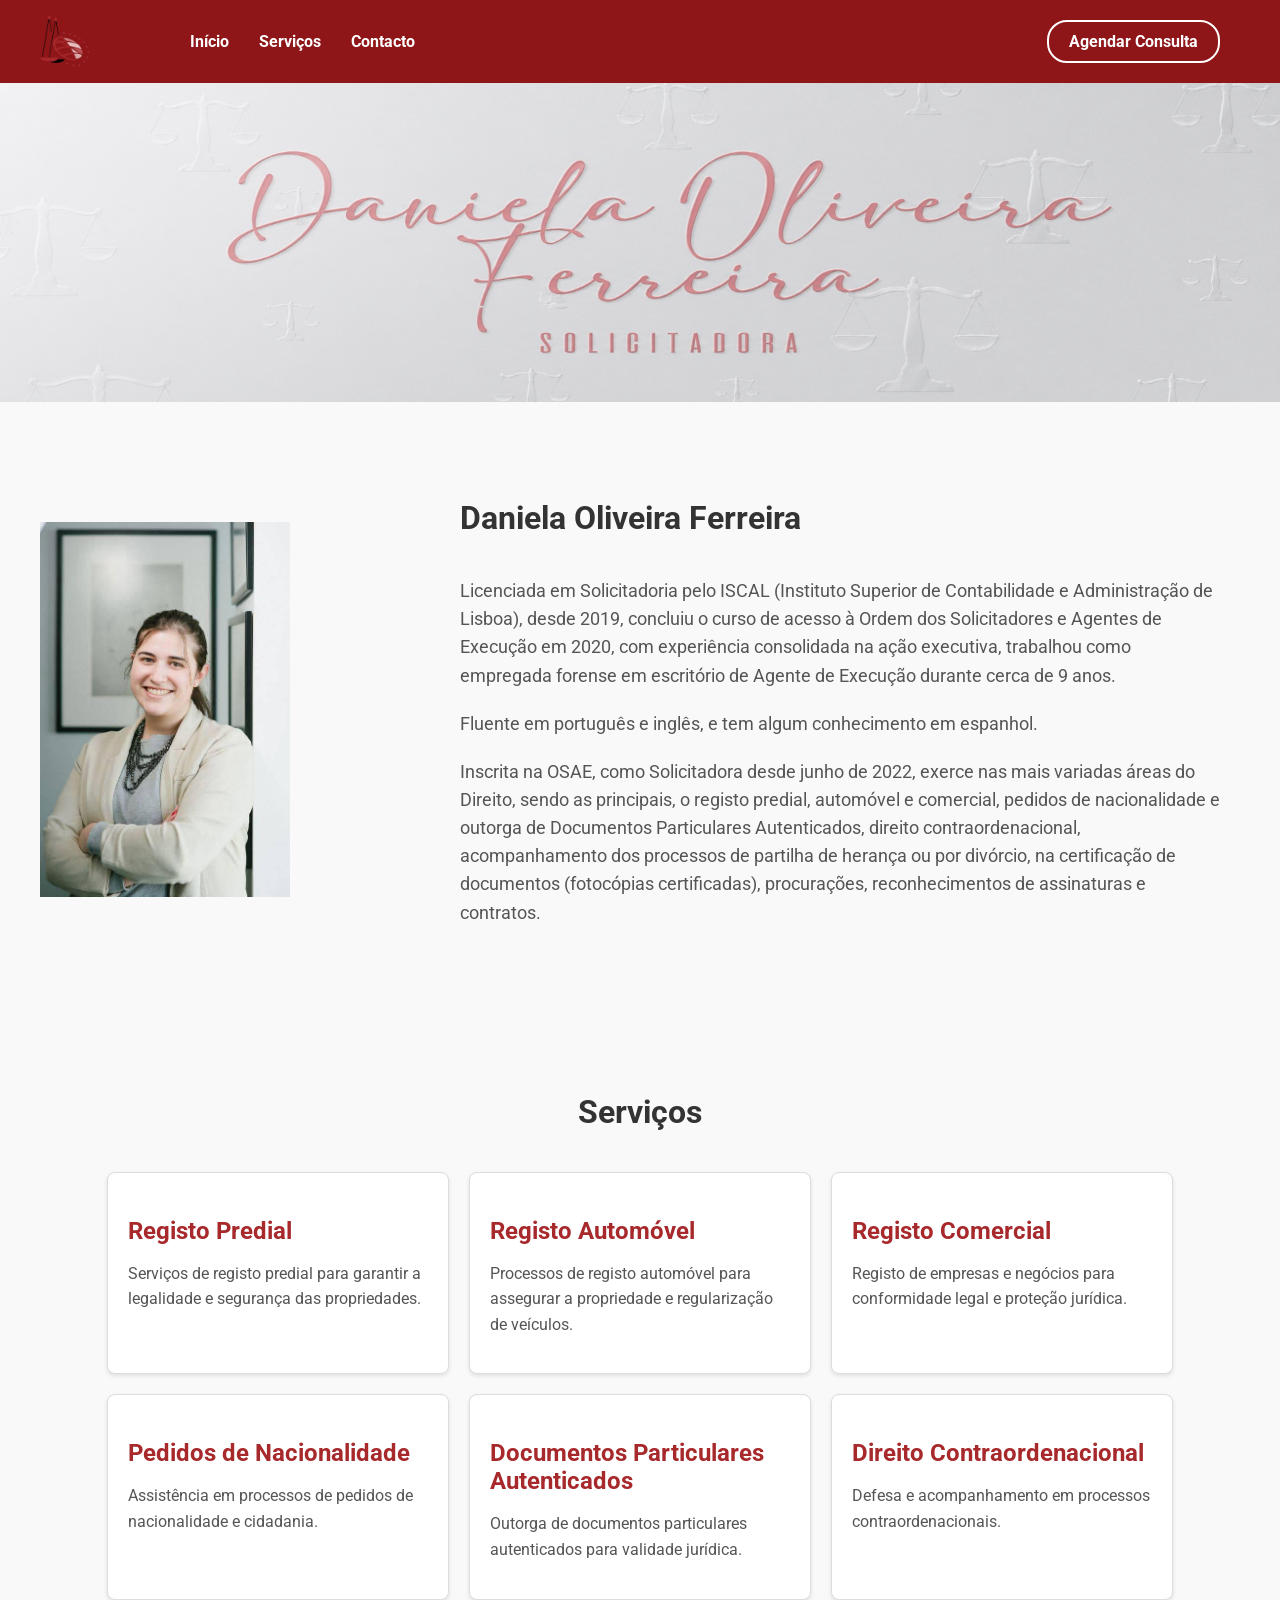
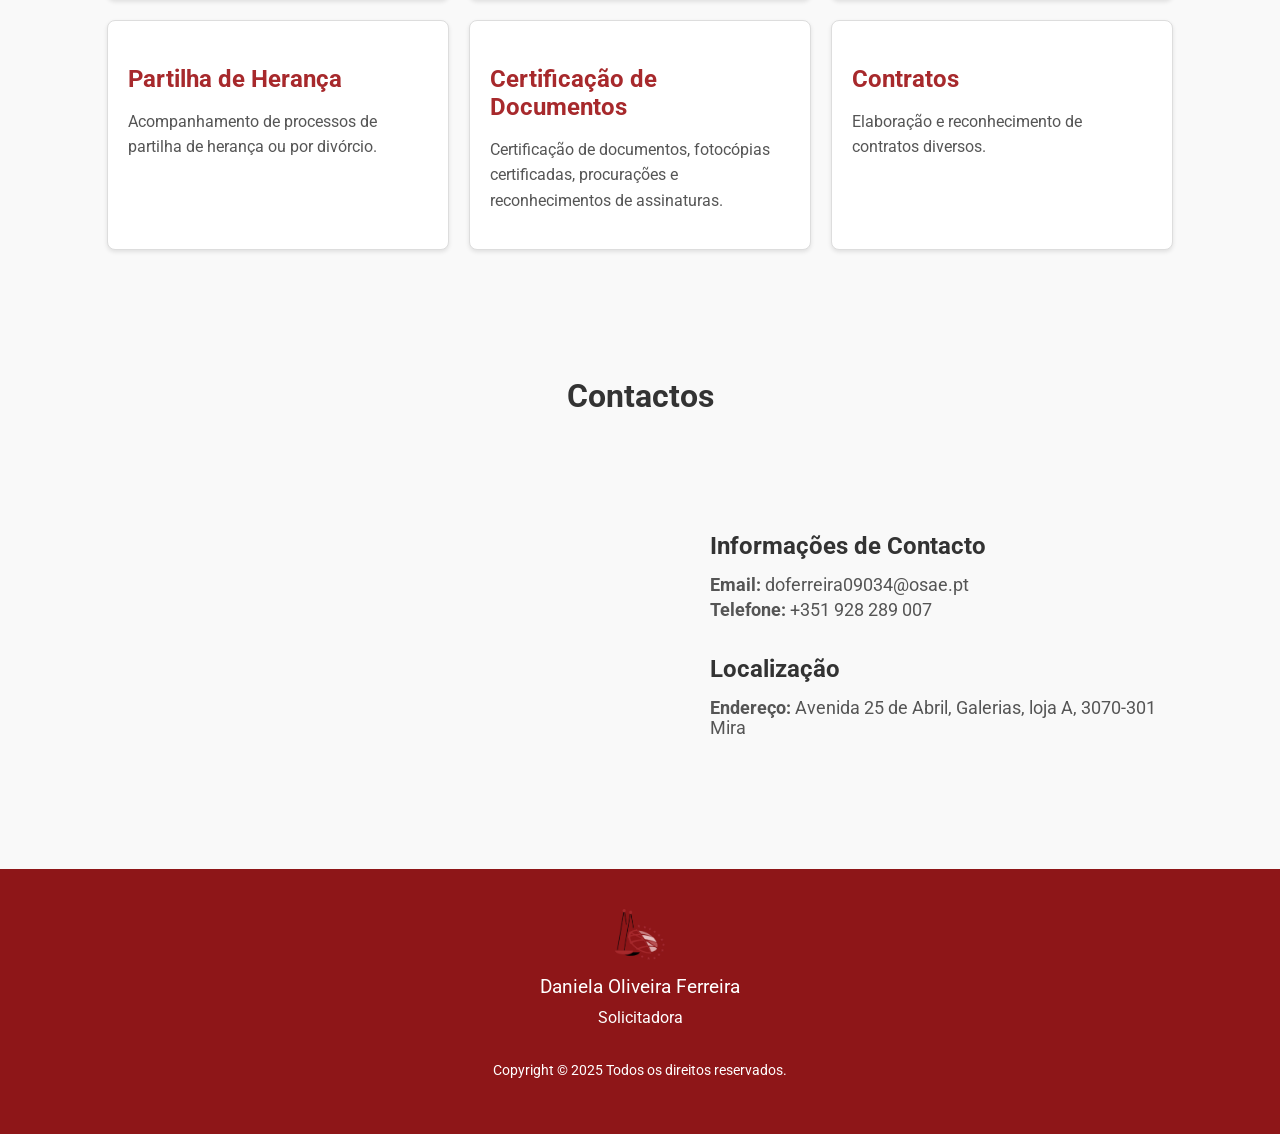
==== commit 07292160: "style: format and change the bg of the about section" ====
--- a/docs/index.html
+++ b/docs/index.html
@@ -1,261 +1,272 @@
 <!doctype html>
 <html lang="pt-PT">
-  <head>
-    <meta charset="UTF-8" />
-    <meta name="viewport" content="width=device-width, initial-scale=1.0" />
-    <title>
-      Solicitadora em Mira, Carapelhos e arredores | DF Solicitadora
-    </title>
-    <link rel="icon" href="img/logo.png" type="image/png" />
-    <link rel="canonical" href="https://www.dfsolicitadora.pt/" />
-
-    <!-- Meta description -->
-    <meta
-      name="description"
-      content="DF Solicitadora, solicitadora em Mira e Carapelhos. Apoio em registos, nacionalidade, heranças, contratos, certificação de documentos e serviços jurídicos nos arredores."
-    />
-    <meta name="robots" content="index, follow" />
-    <meta name="author" content="Daniela Oliveira Ferreira" />
-
-    <meta
-      property="og:title"
-      content="Solicitadora em Mira, Carapelhos e arredores | DF Solicitadora"
-    />
-    <meta
-      property="og:description"
-      content="Serviços de solicitadoria em Mira, Carapelhos e arredores: registos, nacionalidade, heranças, contratos e certificação de documentos."
-    />
-    <meta property="og:type" content="website" />
-    <meta property="og:url" content="https://www.dfsolicitadora.pt/" />
-    <meta
-      property="og:image"
-      content="https://www.dfsolicitadora.pt/img/logo.png"
-    />
-    <meta property="og:locale" content="pt_PT" />
-    <meta name="twitter:card" content="summary" />
-
-    <!-- Mira -->
-    <script type="application/ld+json">
-      {
-        "@context": "https://schema.org",
-        "@type": "LegalService",
-        "name": "DF Solicitadora - Mira",
-        "description": "Serviços de solicitadoria em Mira, Carapelhos e arredores.",
-        "image": "https://www.dfsolicitadora.pt/img/logo.png",
-        "url": "https://www.dfsolicitadora.pt/",
-        "telephone": "+351928289007",
-        "email": "doferreira09034@osae.pt",
-        "address": {
-          "@type": "PostalAddress",
-          "streetAddress": "Avenida 25 de Abril, Galerias, loja A",
-          "addressLocality": "Mira",
-          "postalCode": "3070-301",
-          "addressCountry": "PT"
-        },
-        "geo": {
-          "@type": "GeoCoordinates",
-          "latitude": 40.429328,
-          "longitude": -8.737384
-        },
-        "areaServed": [
-          "Mira",
-          "Carapelhos",
-          "Praia de Mira",
-          "Seixo",
-          "Cantanhede",
-          "Vagos"
-        ],
-        "serviceType": [
-          "Registo predial",
-          "Registo automóvel",
-          "Registo comercial",
-          "Pedidos de nacionalidade",
-          "Heranças",
-          "Contratos",
-          "Certificação de documentos"
-        ],
-        "sameAs": []
-      }
-    </script>
-
-    <link
-      href="https://fonts.googleapis.com/css2?family=Roboto:wght@400;700&display=swap"
-      rel="stylesheet"
-    />
-
-    <!-- ===== CSS Files ===== -->
-    <link rel="stylesheet" href="css/style.css" />
-    <!-- ===== JavaScript Files ===== -->
-    <script defer src="js/script.js"></script>
-  </head>
-
-  <body>
-    <!-- ===== NavBar Section Start ===== -->
-    <header>
-      <nav>
-        <div class="logo">
-          <a href="#home">
-            <img src="img/logo.png" alt="Logo" class="logo-image" />
-          </a>
-        </div>
-        <div class="nav-container">
-          <ul class="nav-links">
-            <li><a href="#home">Início</a></li>
-            <li><a href="#services">Serviços</a></li>
-            <li><a href="#contact">Contacto</a></li>
-            <li class="schedule-button-li">
-              <a href="mailto:doferreira09034@osae.pt" class="schedule-button"
-                >Agendar Consulta</a
-              >
-            </li>
-          </ul>
-          <div class="menu-toggle" id="menu-toggle">&#9776;</div>
-        </div>
-      </nav>
-    </header>
-    <!-- ===== NavBar Section End ===== -->
-
-    <!-- ===== Home Section Start ===== -->
-    <section id="home"></section>
-    <!-- ===== Home Section End ===== -->
-
-    <!-- ===== About Section Start ===== -->
-    <section id="about">
-      <div class="intro-container">
-        <div class="intro-image">
-          <img src="img/me.jpg" alt="Daniela Ferreira" />
-        </div>
-        <div class="intro-text">
-          <h1>Daniela Oliveira Ferreira</h1>
-          <p>
-            Licenciada em Solicitadoria pelo ISCAL (Instituto Superior de
-            Contabilidade e Administração de Lisboa), desde 2019, concluiu o
-            curso de acesso à Ordem dos Solicitadores e Agentes de Execução em
-            2020, com experiência consolidada na ação executiva, trabalhou como
-            empregada forense em escritório de Agente de Execução durante cerca
-            de 9 anos.
-          </p>
-          <p>
-            Fluente em português e inglês, e tem algum conhecimento em espanhol.
-          </p>
-          <p>
-            Inscrita na OSAE, como Solicitadora desde junho de 2022, exerce nas
-            mais variadas áreas do Direito, sendo as principais, o registo
-            predial, automóvel e comercial, pedidos de nacionalidade e outorga
-            de Documentos Particulares Autenticados, direito contraordenacional,
-            acompanhamento dos processos de partilha de herança ou por divórcio,
-            na certificação de documentos (fotocópias certificadas),
-            procurações, reconhecimentos de assinaturas e contratos.
-          </p>
-        </div>
-      </div>
-    </section>
-    <!-- ===== About Section End ===== -->
-
-    <!-- ===== Services Section Start ===== -->
-    <section id="services">
-      <h2>Serviços</h2>
-      <div class="services-container">
-        <div class="service-item">
-          <h3>Registo Predial</h3>
-          <p>
-            Serviços de registo predial para garantir a legalidade e segurança
-            das propriedades.
-          </p>
-        </div>
-        <div class="service-item">
-          <h3>Registo Automóvel</h3>
-          <p>
-            Processos de registo automóvel para assegurar a propriedade e
-            regularização de veículos.
-          </p>
-        </div>
-        <div class="service-item">
-          <h3>Registo Comercial</h3>
-          <p>
-            Registo de empresas e negócios para conformidade legal e proteção
-            jurídica.
-          </p>
-        </div>
-        <div class="service-item">
-          <h3>Pedidos de Nacionalidade</h3>
-          <p>
-            Assistência em processos de pedidos de nacionalidade e cidadania.
-          </p>
-        </div>
-        <div class="service-item">
-          <h3>Documentos Particulares Autenticados</h3>
-          <p>
-            Outorga de documentos particulares autenticados para validade
-            jurídica.
-          </p>
-        </div>
-        <div class="service-item">
-          <h3>Direito Contraordenacional</h3>
-          <p>Defesa e acompanhamento em processos contraordenacionais.</p>
-        </div>
-        <div class="service-item">
-          <h3>Partilha de Herança</h3>
-          <p>
-            Acompanhamento de processos de partilha de herança ou por divórcio.
-          </p>
-        </div>
-        <div class="service-item">
-          <h3>Certificação de Documentos</h3>
-          <p>
-            Certificação de documentos, fotocópias certificadas, procurações e
-            reconhecimentos de assinaturas.
-          </p>
-        </div>
-        <div class="service-item">
-          <h3>Contratos</h3>
-          <p>Elaboração e reconhecimento de contratos diversos.</p>
-        </div>
-      </div>
-    </section>
-    <!-- ===== Services Section End ===== -->
-
-    <!-- ===== Contact Section Start ===== -->
-    <section id="contact">
-      <h2>Contactos</h2>
-
-      <div class="contact-container">
-        <div class="map-container">
-          <iframe
-            src="https://www.google.com/maps/embed?pb=!1m18!1m12!1m3!1d3037.0233312394926!2d-8.741235824102038!3d40.4304822714374!2m3!1f0!2f0!3f0!3m2!1i1024!2i768!4f13.1!3m3!1m2!1s0xd23b19c54350a23%3A0xbc24f4a42342d19!2sGalerias%20Mira!5e0!3m2!1spt-PT!2spt!4v1754992011950!5m2!1spt-PT!2spt"
-            width="600"
-            height="450"
-            style="border: 0"
-            allowfullscreen=""
-            loading="lazy"
-          ></iframe>
-        </div>
-
-        <div class="contact-general">
-          <h3>Informações de Contacto</h3>
-          <p><strong>Email:</strong> doferreira09034@osae.pt</p>
-          <p><strong>Telefone:</strong> +351 928 289 007</p>
-          <h3>Localização</h3>
-          <p>
-            <strong>Endereço:</strong> Avenida 25 de Abril, Galerias, loja A,
-            3070-301 Mira
-          </p>
-        </div>
-      </div>
-    </section>
-    <!-- ===== Contact Section End ===== -->
-
-    <!-- ===== Footer Section Start ===== -->
-    <footer>
-      <div class="footer-content">
-        <img src="img/logo.png" alt="Logo" class="footer-logo" />
-        <p class="footer-name">Daniela Oliveira Ferreira</p>
-        <p class="footer-title">Solicitadora</p>
-        <p class="footer-copyright">
-          Copyright &copy; 2025 Todos os direitos reservados.
-        </p>
-      </div>
-    </footer>
-    <!-- ===== Footer Section End ===== -->
-  </body>
+    <head>
+        <meta charset="UTF-8" />
+        <meta name="viewport" content="width=device-width, initial-scale=1.0" />
+        <title>
+            Solicitadora em Mira, Carapelhos e arredores | DF Solicitadora
+        </title>
+        <link rel="icon" href="img/logo.png" type="image/png" />
+        <link rel="canonical" href="https://www.dfsolicitadora.pt/" />
+
+        <!-- Meta description -->
+        <meta
+            name="description"
+            content="DF Solicitadora, solicitadora em Mira e Carapelhos. Apoio em registos, nacionalidade, heranças, contratos, certificação de documentos e serviços jurídicos nos arredores."
+        />
+        <meta name="robots" content="index, follow" />
+        <meta name="author" content="Daniela Oliveira Ferreira" />
+
+        <meta
+            property="og:title"
+            content="Solicitadora em Mira, Carapelhos e arredores | DF Solicitadora"
+        />
+        <meta
+            property="og:description"
+            content="Serviços de solicitadoria em Mira, Carapelhos e arredores: registos, nacionalidade, heranças, contratos e certificação de documentos."
+        />
+        <meta property="og:type" content="website" />
+        <meta property="og:url" content="https://www.dfsolicitadora.pt/" />
+        <meta
+            property="og:image"
+            content="https://www.dfsolicitadora.pt/img/logo.png"
+        />
+        <meta property="og:locale" content="pt_PT" />
+        <meta name="twitter:card" content="summary" />
+
+        <!-- Mira -->
+        <script type="application/ld+json">
+            {
+                "@context": "https://schema.org",
+                "@type": "LegalService",
+                "name": "DF Solicitadora - Mira",
+                "description": "Serviços de solicitadoria em Mira, Carapelhos e arredores.",
+                "image": "https://www.dfsolicitadora.pt/img/logo.png",
+                "url": "https://www.dfsolicitadora.pt/",
+                "telephone": "+351928289007",
+                "email": "doferreira09034@osae.pt",
+                "address": {
+                    "@type": "PostalAddress",
+                    "streetAddress": "Avenida 25 de Abril, Galerias, loja A",
+                    "addressLocality": "Mira",
+                    "postalCode": "3070-301",
+                    "addressCountry": "PT"
+                },
+                "geo": {
+                    "@type": "GeoCoordinates",
+                    "latitude": 40.429328,
+                    "longitude": -8.737384
+                },
+                "areaServed": [
+                    "Mira",
+                    "Carapelhos",
+                    "Praia de Mira",
+                    "Seixo",
+                    "Cantanhede",
+                    "Vagos"
+                ],
+                "serviceType": [
+                    "Registo predial",
+                    "Registo automóvel",
+                    "Registo comercial",
+                    "Pedidos de nacionalidade",
+                    "Heranças",
+                    "Contratos",
+                    "Certificação de documentos"
+                ],
+                "sameAs": []
+            }
+        </script>
+
+        <link
+            href="https://fonts.googleapis.com/css2?family=Roboto:wght@400;700&display=swap"
+            rel="stylesheet"
+        />
+
+        <!-- ===== CSS Files ===== -->
+        <link rel="stylesheet" href="css/style.css" />
+        <!-- ===== JavaScript Files ===== -->
+        <script defer src="js/script.js"></script>
+    </head>
+
+    <body>
+        <!-- ===== NavBar Section Start ===== -->
+        <header>
+            <nav>
+                <div class="logo">
+                    <a href="#home">
+                        <img src="img/logo.png" alt="Logo" class="logo-image" />
+                    </a>
+                </div>
+                <div class="nav-container">
+                    <ul class="nav-links">
+                        <li><a href="#home">Início</a></li>
+                        <li><a href="#services">Serviços</a></li>
+                        <li><a href="#contact">Contacto</a></li>
+                        <li class="schedule-button-li">
+                            <a
+                                href="mailto:doferreira09034@osae.pt"
+                                class="schedule-button"
+                                >Agendar Consulta</a
+                            >
+                        </li>
+                    </ul>
+                    <div class="menu-toggle" id="menu-toggle">&#9776;</div>
+                </div>
+            </nav>
+        </header>
+        <!-- ===== NavBar Section End ===== -->
+
+        <!-- ===== Home Section Start ===== -->
+        <section id="home"></section>
+        <!-- ===== Home Section End ===== -->
+
+        <!-- ===== About Section Start ===== -->
+        <section id="about">
+            <div class="intro-container">
+                <div class="intro-image">
+                    <img src="img/me.jpg" alt="Daniela Ferreira" />
+                </div>
+                <div class="intro-text">
+                    <h1>Daniela Oliveira Ferreira</h1>
+                    <p>
+                        Licenciada em Solicitadoria pelo ISCAL (Instituto
+                        Superior de Contabilidade e Administração de Lisboa),
+                        desde 2019, concluiu o curso de acesso à Ordem dos
+                        Solicitadores e Agentes de Execução em 2020, com
+                        experiência consolidada na ação executiva, trabalhou
+                        como empregada forense em escritório de Agente de
+                        Execução durante cerca de 9 anos.
+                    </p>
+                    <p>
+                        Fluente em português e inglês, e tem algum conhecimento
+                        em espanhol.
+                    </p>
+                    <p>
+                        Inscrita na OSAE, como Solicitadora desde junho de 2022,
+                        exerce nas mais variadas áreas do Direito, sendo as
+                        principais, o registo predial, automóvel e comercial,
+                        pedidos de nacionalidade e outorga de Documentos
+                        Particulares Autenticados, direito contraordenacional,
+                        acompanhamento dos processos de partilha de herança ou
+                        por divórcio, na certificação de documentos (fotocópias
+                        certificadas), procurações, reconhecimentos de
+                        assinaturas e contratos.
+                    </p>
+                </div>
+            </div>
+        </section>
+        <!-- ===== About Section End ===== -->
+
+        <!-- ===== Services Section Start ===== -->
+        <section id="services">
+            <h2>Serviços</h2>
+            <div class="services-container">
+                <div class="service-item">
+                    <h3>Registo Predial</h3>
+                    <p>
+                        Serviços de registo predial para garantir a legalidade e
+                        segurança das propriedades.
+                    </p>
+                </div>
+                <div class="service-item">
+                    <h3>Registo Automóvel</h3>
+                    <p>
+                        Processos de registo automóvel para assegurar a
+                        propriedade e regularização de veículos.
+                    </p>
+                </div>
+                <div class="service-item">
+                    <h3>Registo Comercial</h3>
+                    <p>
+                        Registo de empresas e negócios para conformidade legal e
+                        proteção jurídica.
+                    </p>
+                </div>
+                <div class="service-item">
+                    <h3>Pedidos de Nacionalidade</h3>
+                    <p>
+                        Assistência em processos de pedidos de nacionalidade e
+                        cidadania.
+                    </p>
+                </div>
+                <div class="service-item">
+                    <h3>Documentos Particulares Autenticados</h3>
+                    <p>
+                        Outorga de documentos particulares autenticados para
+                        validade jurídica.
+                    </p>
+                </div>
+                <div class="service-item">
+                    <h3>Direito Contraordenacional</h3>
+                    <p>
+                        Defesa e acompanhamento em processos
+                        contraordenacionais.
+                    </p>
+                </div>
+                <div class="service-item">
+                    <h3>Partilha de Herança</h3>
+                    <p>
+                        Acompanhamento de processos de partilha de herança ou
+                        por divórcio.
+                    </p>
+                </div>
+                <div class="service-item">
+                    <h3>Certificação de Documentos</h3>
+                    <p>
+                        Certificação de documentos, fotocópias certificadas,
+                        procurações e reconhecimentos de assinaturas.
+                    </p>
+                </div>
+                <div class="service-item">
+                    <h3>Contratos</h3>
+                    <p>Elaboração e reconhecimento de contratos diversos.</p>
+                </div>
+            </div>
+        </section>
+        <!-- ===== Services Section End ===== -->
+
+        <!-- ===== Contact Section Start ===== -->
+        <section id="contact">
+            <h2>Contactos</h2>
+
+            <div class="contact-container">
+                <div class="map-container">
+                    <iframe
+                        src="https://www.google.com/maps/embed?pb=!1m18!1m12!1m3!1d3037.0233312394926!2d-8.741235824102038!3d40.4304822714374!2m3!1f0!2f0!3f0!3m2!1i1024!2i768!4f13.1!3m3!1m2!1s0xd23b19c54350a23%3A0xbc24f4a42342d19!2sGalerias%20Mira!5e0!3m2!1spt-PT!2spt!4v1754992011950!5m2!1spt-PT!2spt"
+                        width="600"
+                        height="450"
+                        style="border: 0"
+                        allowfullscreen=""
+                        loading="lazy"
+                    ></iframe>
+                </div>
+
+                <div class="contact-general">
+                    <h3>Informações de Contacto</h3>
+                    <p><strong>Email:</strong> doferreira09034@osae.pt</p>
+                    <p><strong>Telefone:</strong> +351 928 289 007</p>
+                    <h3>Localização</h3>
+                    <p>
+                        <strong>Endereço:</strong> Avenida 25 de Abril,
+                        Galerias, loja A, 3070-301 Mira
+                    </p>
+                </div>
+            </div>
+        </section>
+        <!-- ===== Contact Section End ===== -->
+
+        <!-- ===== Footer Section Start ===== -->
+        <footer>
+            <div class="footer-content">
+                <img src="img/logo.png" alt="Logo" class="footer-logo" />
+                <p class="footer-name">Daniela Oliveira Ferreira</p>
+                <p class="footer-title">Solicitadora</p>
+                <p class="footer-copyright">
+                    Copyright &copy; 2025 Todos os direitos reservados.
+                </p>
+            </div>
+        </footer>
+        <!-- ===== Footer Section End ===== -->
+    </body>
 </html>
--- a/docs/css/style.css
+++ b/docs/css/style.css
@@ -1,399 +1,435 @@
-/* ===== Body ===== */
-body {
-    font-family: 'Roboto', sans-serif; 
-    margin: 0;
-    padding: 0;
-    color: #333;
-    background-color: #fff;
-}
-
-/* ===== Header ===== */
-header {
-    background-color: #8e1618;
-    padding: 5px 0;
-    position: fixed;
-    top: 0;
-    width: 100%;
-    z-index: 1000;
-    min-height: 60px;
-}
-
-nav {
-    display: flex;
-    justify-content: space-between;
-    align-items: center;
-    max-width: 1200px;
-    margin: auto;
-    padding: 0 20px;
-    width: 100%;
-}
-
-.logo {
-    display: flex;
-    align-items: center;
-}
-
-.logo-image {
-    width: 50px;
-    height: auto;
-    margin-right: 10px;
-}
-
-.nav-container {
-    display: flex;
-    justify-content: space-between;
-    align-items: center;
-    max-width: 1200px;
-    margin: auto;
-    padding: 0 20px;
-    width: 100%;
-    position: relative; 
-}
-
-/* ===== Navbar ===== */
-.nav-links {
-    list-style: none;
-    display: flex;
-    padding: 0;
-    margin-left: 60px;
-    align-items: center;
-    width: 100%;
-    transition: top 0.2s ease;
-}
-
-.nav-links li {
-    margin: 0 15px;
-    font-family: 'Roboto', sans-serif;
-    line-height: 41.04px;
-}
-
-.nav-links li.schedule-button-li {
-    margin-left: auto;
-    margin-right: 0;
-}
-
-.nav-links li a {
-    color: white;
-    text-decoration: none;
-    font-size: 16px;
-    font-weight: bold;
-}
-
-.schedule-button {
-    background-color: #8e1618;
-    color: white;
-    padding: 10px 20px;
-    text-decoration: none;
-    border-radius: 20px;
-    cursor: pointer;
-    border: 2px solid white;
-    transition: background-color 0.3s ease, color 0.3s ease;
-    white-space: nowrap;
-}
-
-.schedule-button:hover {
-    background-color: white;
-    color: #8e1618;
-}
-
-/* Menu toggle mobile */
-.menu-toggle {
-    display: none;
-    font-size: 28px;
-    color: white;
-    cursor: pointer;
-    user-select: none;
-}
-
-@media (max-width: 768px) {
-    .menu-toggle {
-        display: block;
-        position: fixed;
-        top: 15px;
-        right: 15px;
-    }
-}
-
-/* ===== Navbar Mobile ===== */
-@media (max-width: 768px) {
-    .nav-links {
-        position: fixed;
-        top: 60px; 
-        right: 0;
-        width: 260px;
-        background-color: #921b1c;
-        text-align: center;
-        z-index: 9999;
-        padding: 15px 0;
-        margin: 0;
-        display: none;
-        flex-direction: column;
-        box-shadow: 0 4px 10px rgba(0, 0, 0, 0.3);
-    }
-
-    .nav-links.active {
-        display: block;
-    }
-
-    .nav-links li {
-        margin: 3px 0;
-    }
-
-    .nav-links li a {
-        display: block;
-        width: 100%;
-        padding: 5px 0;
-        text-align: center; 
-    }
-
-    .schedule-button {
-        background: none;
-        padding: 6px 12px;
-        color: white;
-        font-weight: bold;
-        display: inline-block;
-        border: 2px solid white;
-        width: auto;
-    }
-}
-
-/* ===== Home Section ===== */
-#home {
-    height: 470px;
-    background-image: linear-gradient(
-        rgba(255, 255, 255, 0.45),
-        rgba(255, 255, 255, 0.45)
-    ), url("../img/bg.png");
-    background-position: center;
-    background-repeat: no-repeat;
-    background-size: cover;
-}
-
-/* ===== About Section ===== */
-#about {
-    padding: 20px 20px 50px;
-    background-color: #fff;
-    text-align: center;
-}
-
-.intro-container {
-    display: flex;
-    flex-wrap: wrap;
-    max-width: 1200px;
-    margin: auto;
-    align-items: center;
-    justify-content: center;
-}
-
-.intro-image {
-    flex: 1;
-    min-width: 300px;
-    margin: 20px 20px 20px 0px;
-    text-align: center;
-}
-
-.intro-image img {
-    width: 100%;
-    max-width: 250px;
-    height: auto;
-}
-
-img {
-    max-width: 100%;
-    height: auto;
-    display: block;
-}
-
-.intro-text {
-    flex: 2;
-    min-width: 300px;
-    margin: 20px;
-    text-align: left;
-}
-
-#about h1,
-#services h2,
-#contact h2 {
-    color: #333;
-    font-family: 'Roboto', sans-serif;
-    font-size: 2em;
-    font-weight: 700;
-    line-height: 1.2;
-    margin-bottom: 40px;
-}
-
-.intro-text p {
-    color: #555;
-    line-height: 1.6;
-    font-size: 1.1em;
-    margin-bottom: 20px;
-}
-
-/* ===== Services Section ===== */
-#services {
-    padding: 50px 20px;
-    background-color: #f9f9f9;
-    text-align: center;
-}
-
-#services h2 {
-    text-align: center;
-}
-
-.services-container {
-    display: flex;
-    flex-wrap: wrap;
-    justify-content: center;
-    gap: 20px;
-    max-width: 1200px;
-    margin: auto;
-}
-
-.service-item {
-    background-color: #fff;
-    border: 1px solid #ddd;
-    border-radius: 8px;
-    padding: 20px;
-    width: calc(33.333% - 100px);
-    box-shadow: 0 2px 4px rgba(0, 0, 0, 0.1);
-    text-align: left;
-    transition: transform 0.3s ease, box-shadow 0.3s ease;
-}
-
-.service-item:hover {
-    transform: translateY(-10px);
-    box-shadow: 0 4px 8px rgba(0, 0, 0, 0.2);
-}
-
-.service-item h3 {
-    color: #a7292c;
-    margin-bottom: 10px;
-    font-size: 1.5em;
-}
-
-.service-item p {
-    color: #555;
-    line-height: 1.6;
-    font-size: 1em;
-}
-
-@media (max-width: 768px) {
-    .service-item {
-        width: calc(50% - 20px);
-    }
-}
-
-@media (max-width: 480px) {
-    .service-item {
-        width: 100%;
-    }
-}
-
-/* ===== Contact Section ===== */
-#contact {
-    padding: 50px 20px;
-    background-color: #f9f9f9;
-    text-align: center;
-}
-
-#contact h2 {
-    text-align: center;
-}
-
-.contact-general {
-    flex: 1;
-    margin-bottom: 0;
-    max-width: 480px;
-    text-align: left;
-}
-
-.contact-general h3 {
-    font-size: 1.5em;
-    color: #333;
-    margin: 0 0 15px;
-}
-
-.contact-general h3:not(:first-child) {
-    margin-top: 35px;
-}
-
-.contact-general p {
-    font-size: 1.1em;
-    color: #555;
-    margin: 5px 0;
-}
-
-.contact-container {
-    display: flex;
-    align-items: center;
-    flex-wrap: nowrap;
-    justify-content: center;
-    gap: 40px;
-    padding: 20px;
-    max-width: 1100px;
-    margin: auto;
-}
-
-.map-container {
-    flex: 1;
-    min-width: 300px;
-    margin: 0;
-    max-width: 600px;
-}
-
-.map-container iframe {
-    width: 100%;
-    height: 320px;
-    border-radius: 8px;
-}
-
-@media (max-width: 768px) {
-    .contact-container {
-        align-items: stretch;
-        flex-direction: column;
-    }
-
-    .contact-general {
-        max-width: none;
-        text-align: center;
-    }
-}
-
-/* ===== Footer ===== */
-footer {
-    background-color: #8e1618;
-    color: white;
-    text-align: center;
-    padding: 40px 0;
-    position: relative;
-    bottom: 0;
-    width: 100%;
-}
-
-.footer-content {
-    display: flex;
-    flex-direction: column;
-    align-items: center;
-}
-
-.footer-logo {
-    width: 50px;
-    height: auto;
-    margin-bottom: 10px;
-}
-
-.footer-name {
-    font-size: 1.2em;
-    margin: 5px 0;
-}
-
-.footer-title {
-    font-size: 1em;
-    margin: 5px 0;
-    color: #ffffff;
-}
-
-.footer-copyright {
-    margin-top: 30px;
-    font-size: 0.9em;
-}
+/* ===== Body ===== */
+body {
+    font-family: "Roboto", sans-serif;
+    margin: 0;
+    padding: 0;
+    color: #333;
+    background-color: #fff;
+}
+
+/* ===== Header ===== */
+header {
+    background-color: #8e1618;
+    padding: 5px 0;
+    position: fixed;
+    top: 0;
+    width: 100%;
+    z-index: 1000;
+    min-height: 60px;
+}
+
+nav {
+    display: flex;
+    justify-content: space-between;
+    align-items: center;
+    max-width: 1200px;
+    margin: auto;
+    padding: 0 20px;
+    width: 100%;
+}
+
+.logo {
+    display: flex;
+    align-items: center;
+}
+
+.logo-image {
+    width: 50px;
+    height: auto;
+    margin-right: 10px;
+}
+
+.nav-container {
+    display: flex;
+    justify-content: space-between;
+    align-items: center;
+    max-width: 1200px;
+    margin: auto;
+    padding: 0 20px;
+    width: 100%;
+    position: relative;
+}
+
+/* ===== Navbar ===== */
+.nav-links {
+    list-style: none;
+    display: flex;
+    padding: 0;
+    margin-left: 60px;
+    align-items: center;
+    width: 100%;
+    transition: top 0.2s ease;
+}
+
+.nav-links li {
+    margin: 0 15px;
+    font-family: "Roboto", sans-serif;
+    line-height: 41.04px;
+}
+
+.nav-links li.schedule-button-li {
+    margin-left: auto;
+    margin-right: 0;
+}
+
+.nav-links li a {
+    color: white;
+    text-decoration: none;
+    font-size: 16px;
+    font-weight: bold;
+}
+
+.schedule-button {
+    background-color: #8e1618;
+    color: white;
+    padding: 10px 20px;
+    text-decoration: none;
+    border-radius: 20px;
+    cursor: pointer;
+    border: 2px solid white;
+    transition:
+        background-color 0.3s ease,
+        color 0.3s ease;
+    white-space: nowrap;
+}
+
+.schedule-button:hover {
+    background-color: white;
+    color: #8e1618;
+}
+
+/* Menu toggle mobile */
+.menu-toggle {
+    display: none;
+    font-size: 28px;
+    color: white;
+    cursor: pointer;
+    user-select: none;
+}
+
+@media (max-width: 768px) {
+    .menu-toggle {
+        display: block;
+        position: fixed;
+        top: 15px;
+        right: 15px;
+    }
+}
+
+/* ===== Navbar Mobile ===== */
+@media (max-width: 768px) {
+    .nav-links {
+        position: fixed;
+        top: 60px;
+        right: 0;
+        width: 260px;
+        background-color: #921b1c;
+        text-align: center;
+        z-index: 9999;
+        padding: 15px 0;
+        margin: 0;
+        display: none;
+        flex-direction: column;
+        box-shadow: 0 4px 10px rgba(0, 0, 0, 0.3);
+    }
+
+    .nav-links.active {
+        display: block;
+    }
+
+    .nav-links li {
+        margin: 3px 0;
+    }
+
+    .nav-links li a {
+        display: block;
+        width: 100%;
+        padding: 5px 0;
+        text-align: center;
+    }
+
+    .schedule-button {
+        background: none;
+        padding: 6px 12px;
+        color: white;
+        font-weight: bold;
+        display: inline-block;
+        border: 2px solid white;
+        width: auto;
+    }
+}
+
+/* ===== Home Section ===== */
+#home {
+    --home-header-height: 70px;
+    --home-image-width: min(100%, 1728px);
+    --home-image-height: min(31.25vw, 540px);
+    --home-image-offset: min(1.25vw, 21.6px);
+    --home-bottom-crop: min(4.05vw, 70px);
+
+    box-sizing: border-box;
+    height: calc(
+        var(--home-header-height) + var(--home-image-height) -
+            var(--home-image-offset) - var(--home-bottom-crop)
+    );
+    padding-top: var(--home-header-height);
+    background-image:
+        linear-gradient(rgba(255, 255, 255, 0.45), rgba(255, 255, 255, 0.45)),
+        url("../img/bg.png");
+    background-color: #fff;
+    background-position: center
+        calc(var(--home-header-height) - var(--home-image-offset));
+    background-repeat: no-repeat;
+    background-size: var(--home-image-width) auto;
+}
+
+@media (max-width: 820px) {
+    #home {
+        --home-image-width: 100%;
+    }
+
+    #about {
+        padding-top: 0;
+    }
+}
+
+@media (max-width: 480px) {
+    #home {
+        --home-header-height: 65px;
+    }
+
+    .intro-text {
+        margin-top: 10px;
+    }
+}
+
+/* ===== About Section ===== */
+#about {
+    padding: 50px 20px;
+    background-color: #f9f9f9;
+    text-align: center;
+}
+
+.intro-container {
+    display: flex;
+    flex-wrap: wrap;
+    max-width: 1200px;
+    margin: auto;
+    align-items: center;
+    justify-content: center;
+}
+
+.intro-image {
+    flex: 1;
+    min-width: 300px;
+    margin: 20px 20px 20px 0px;
+    text-align: center;
+}
+
+.intro-image img {
+    width: 100%;
+    max-width: 250px;
+    height: auto;
+}
+
+img {
+    max-width: 100%;
+    height: auto;
+    display: block;
+}
+
+.intro-text {
+    flex: 2;
+    min-width: 300px;
+    margin: 20px;
+    text-align: left;
+}
+
+#about h1,
+#services h2,
+#contact h2 {
+    color: #333;
+    font-family: "Roboto", sans-serif;
+    font-size: 2em;
+    font-weight: 700;
+    line-height: 1.2;
+    margin-bottom: 40px;
+}
+
+.intro-text p {
+    color: #555;
+    line-height: 1.6;
+    font-size: 1.1em;
+    margin-bottom: 20px;
+}
+
+/* ===== Services Section ===== */
+#services {
+    padding: 50px 20px;
+    background-color: #f9f9f9;
+    text-align: center;
+}
+
+#services h2 {
+    text-align: center;
+}
+
+.services-container {
+    display: flex;
+    flex-wrap: wrap;
+    justify-content: center;
+    gap: 20px;
+    max-width: 1200px;
+    margin: auto;
+}
+
+.service-item {
+    background-color: #fff;
+    border: 1px solid #ddd;
+    border-radius: 8px;
+    padding: 20px;
+    width: calc(33.333% - 100px);
+    box-shadow: 0 2px 4px rgba(0, 0, 0, 0.1);
+    text-align: left;
+    transition:
+        transform 0.3s ease,
+        box-shadow 0.3s ease;
+}
+
+.service-item:hover {
+    transform: translateY(-10px);
+    box-shadow: 0 4px 8px rgba(0, 0, 0, 0.2);
+}
+
+.service-item h3 {
+    color: #a7292c;
+    margin-bottom: 10px;
+    font-size: 1.5em;
+}
+
+.service-item p {
+    color: #555;
+    line-height: 1.6;
+    font-size: 1em;
+}
+
+@media (max-width: 768px) {
+    .service-item {
+        width: calc(50% - 20px);
+    }
+}
+
+@media (max-width: 480px) {
+    .service-item {
+        width: 100%;
+    }
+}
+
+/* ===== Contact Section ===== */
+#contact {
+    padding: 50px 20px;
+    background-color: #f9f9f9;
+    text-align: center;
+}
+
+#contact h2 {
+    text-align: center;
+}
+
+.contact-general {
+    flex: 1;
+    margin-bottom: 0;
+    max-width: 480px;
+    text-align: left;
+}
+
+.contact-general h3 {
+    font-size: 1.5em;
+    color: #333;
+    margin: 0 0 15px;
+}
+
+.contact-general h3:not(:first-child) {
+    margin-top: 35px;
+}
+
+.contact-general p {
+    font-size: 1.1em;
+    color: #555;
+    margin: 5px 0;
+}
+
+.contact-container {
+    display: flex;
+    align-items: center;
+    flex-wrap: nowrap;
+    justify-content: center;
+    gap: 40px;
+    padding: 20px;
+    max-width: 1100px;
+    margin: auto;
+}
+
+.map-container {
+    flex: 1;
+    min-width: 300px;
+    margin: 0;
+    max-width: 600px;
+}
+
+.map-container iframe {
+    width: 100%;
+    height: 320px;
+    border-radius: 8px;
+}
+
+@media (max-width: 768px) {
+    .contact-container {
+        align-items: stretch;
+        flex-direction: column;
+    }
+
+    .contact-general {
+        max-width: none;
+        text-align: center;
+    }
+}
+
+/* ===== Footer ===== */
+footer {
+    background-color: #8e1618;
+    color: white;
+    text-align: center;
+    padding: 40px 0;
+    position: relative;
+    bottom: 0;
+    width: 100%;
+}
+
+.footer-content {
+    display: flex;
+    flex-direction: column;
+    align-items: center;
+}
+
+.footer-logo {
+    width: 50px;
+    height: auto;
+    margin-bottom: 10px;
+}
+
+.footer-name {
+    font-size: 1.2em;
+    margin: 5px 0;
+}
+
+.footer-title {
+    font-size: 1em;
+    margin: 5px 0;
+    color: #ffffff;
+}
+
+.footer-copyright {
+    margin-top: 30px;
+    font-size: 0.9em;
+}
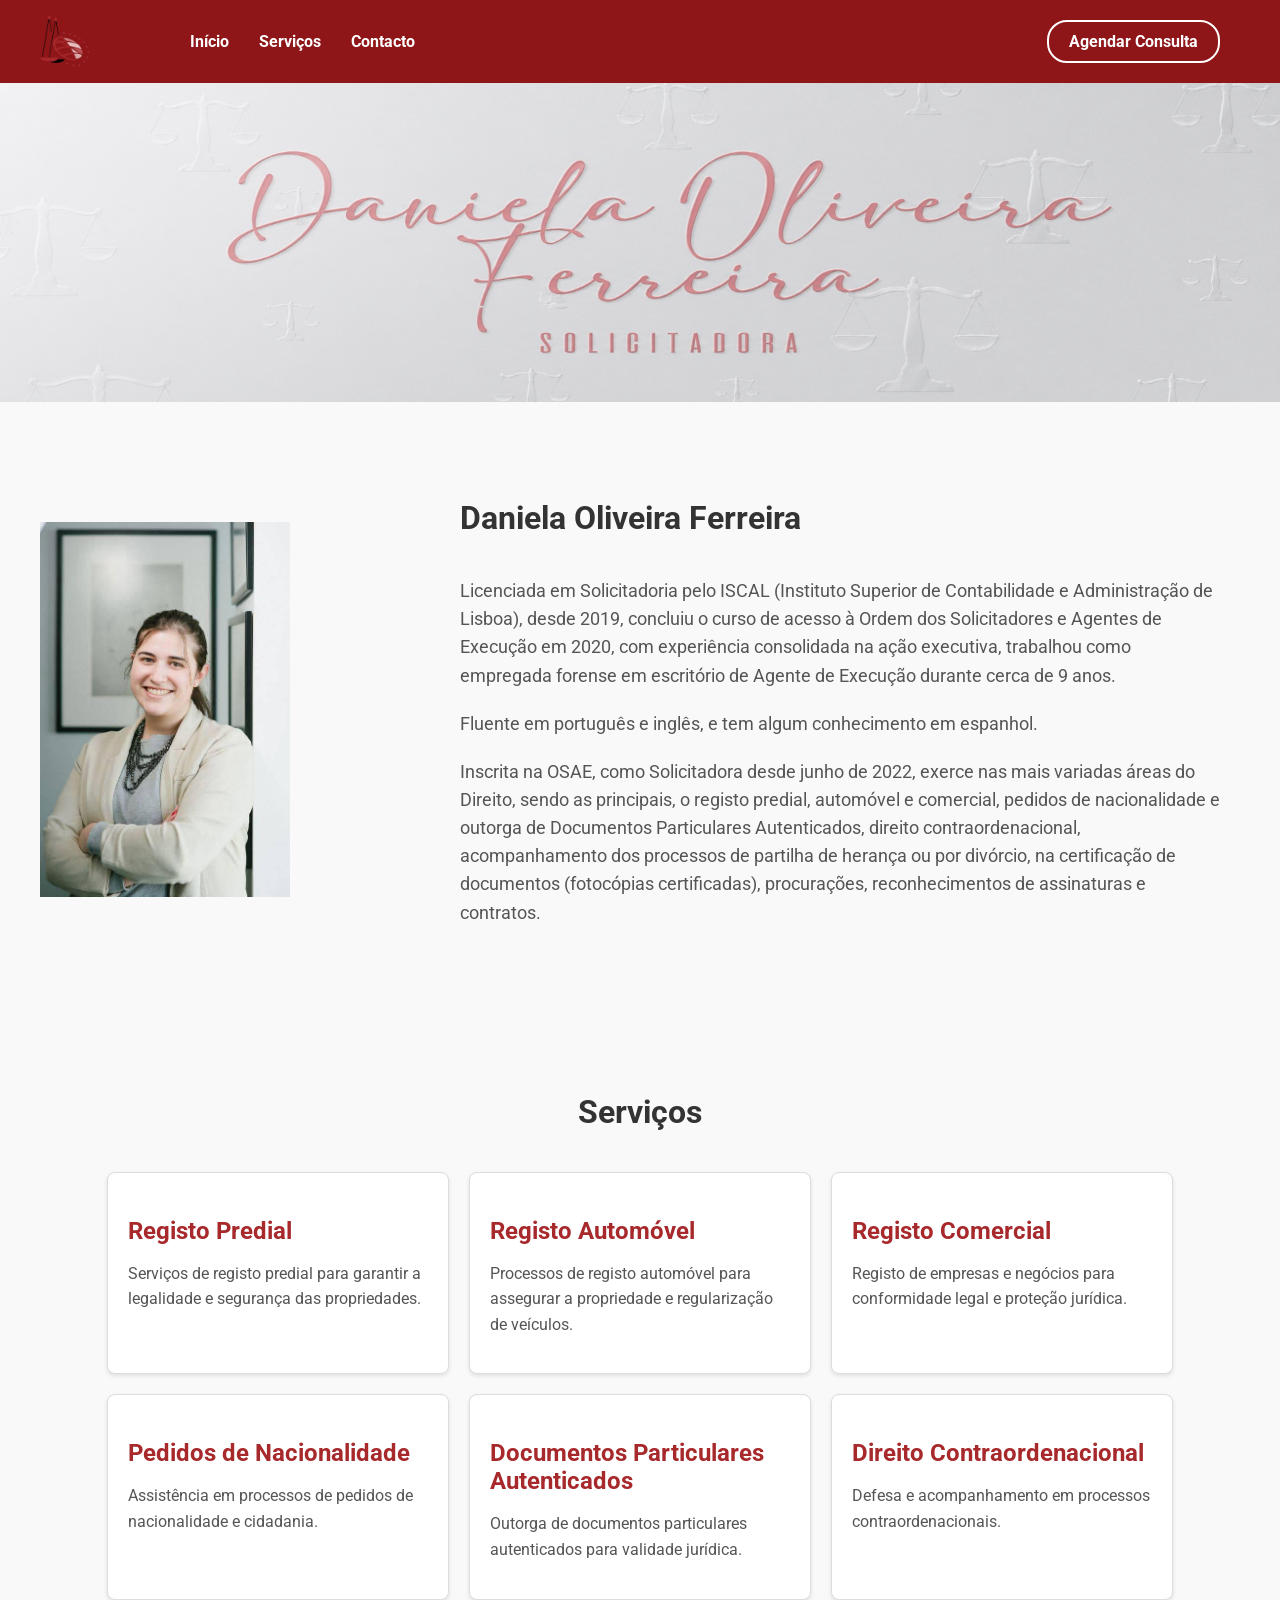
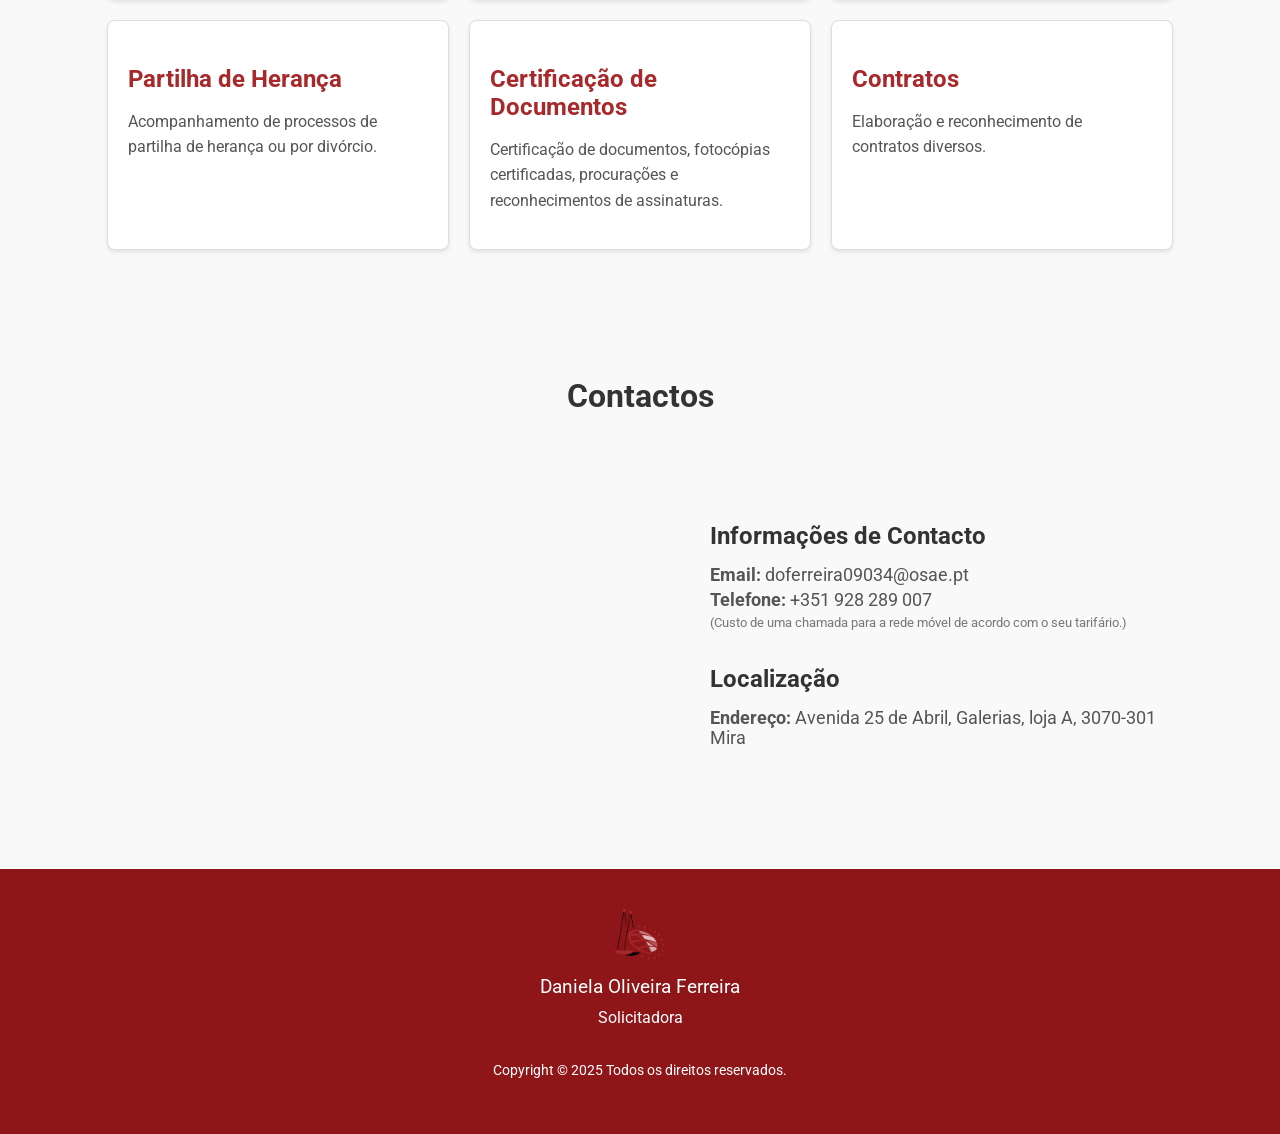
==== commit 2008a16f: "feat: add phone costs label" ====
--- a/docs/index.html
+++ b/docs/index.html
@@ -245,7 +245,11 @@
                 <div class="contact-general">
                     <h3>Informações de Contacto</h3>
                     <p><strong>Email:</strong> doferreira09034@osae.pt</p>
-                    <p><strong>Telefone:</strong> +351 928 289 007</p>
+                    <p><strong>Telefone:</strong> +351 928 289 007</p>
+                    <p class="contact-note">
+                        (Custo de uma chamada para a rede móvel de acordo com o
+                        seu tarifário.)
+                    </p>
                     <h3>Localização</h3>
                     <p>
                         <strong>Endereço:</strong> Avenida 25 de Abril,
--- a/docs/css/style.css
+++ b/docs/css/style.css
@@ -359,6 +359,12 @@
     margin: 5px 0;
 }
 
+.contact-general .contact-note {
+    font-size: 0.82em;
+    color: #777;
+    margin-top: 2px;
+}
+
 .contact-container {
     display: flex;
     align-items: center;
